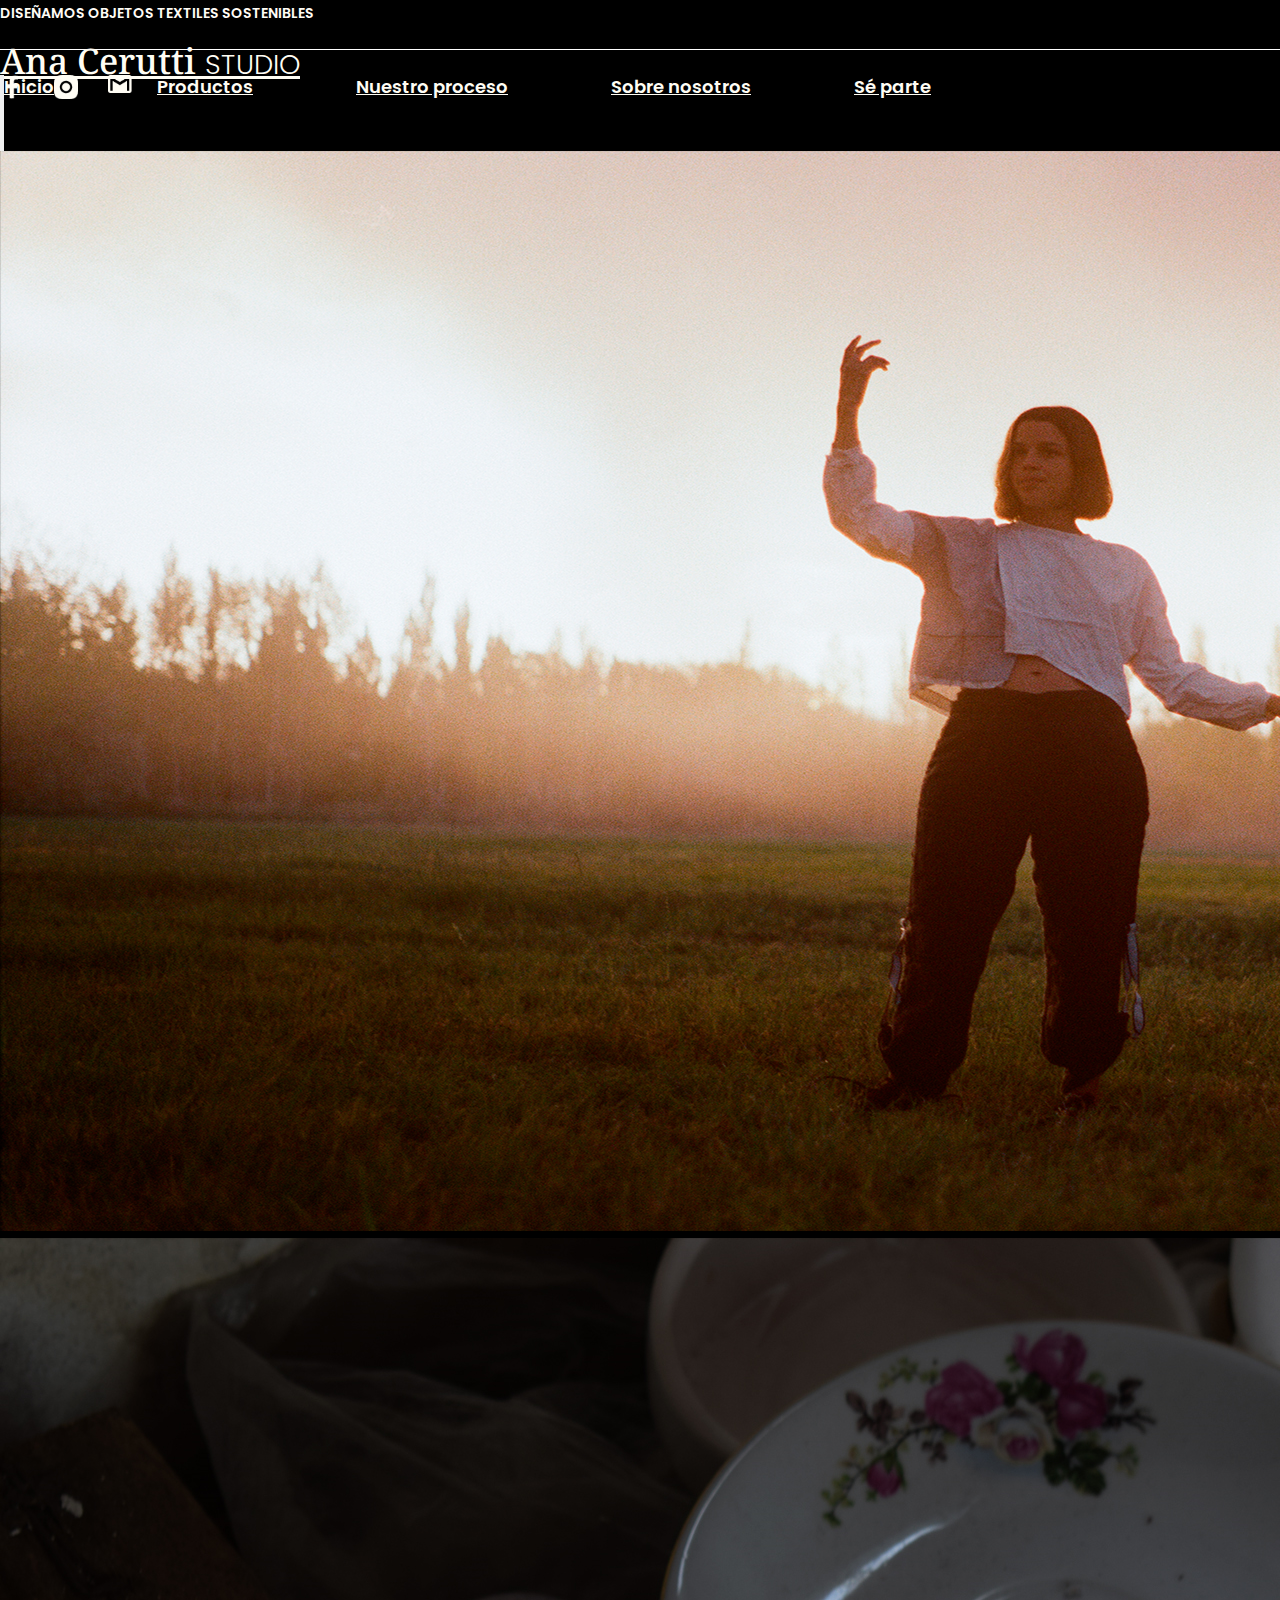
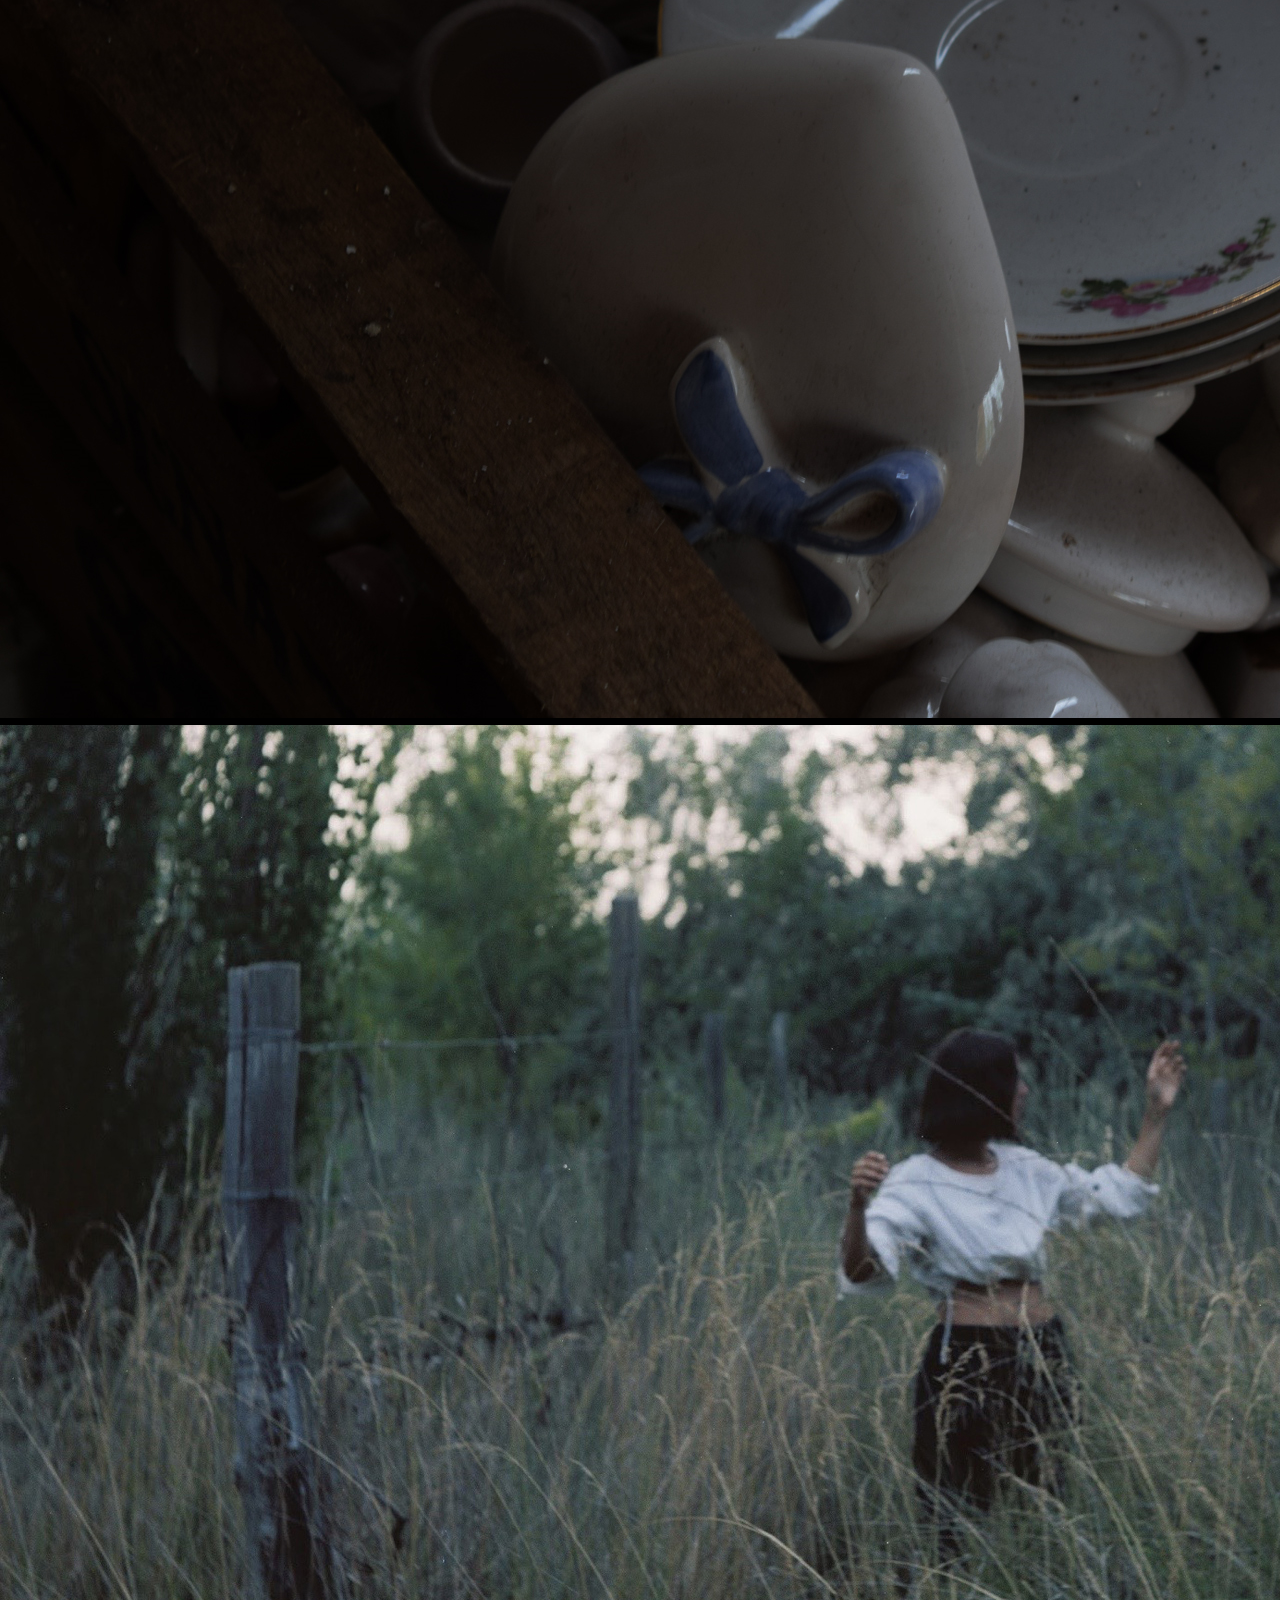
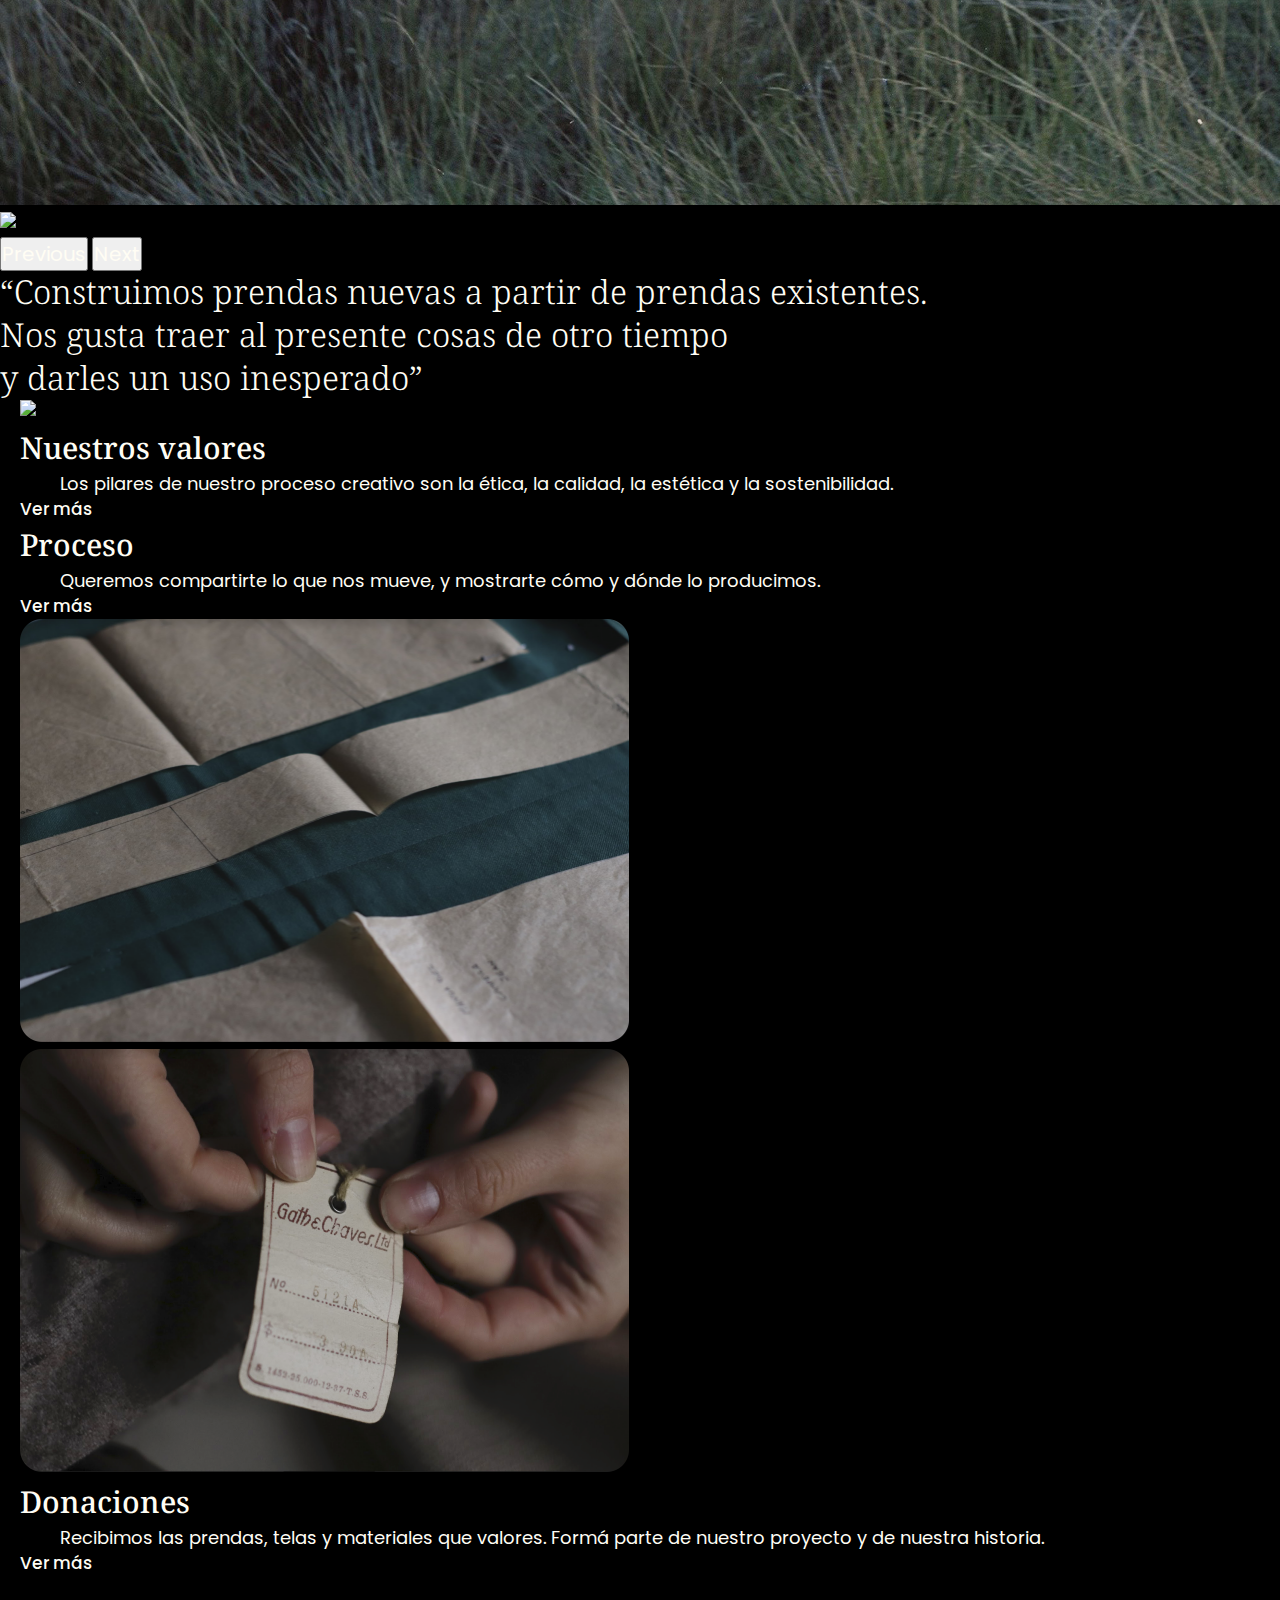
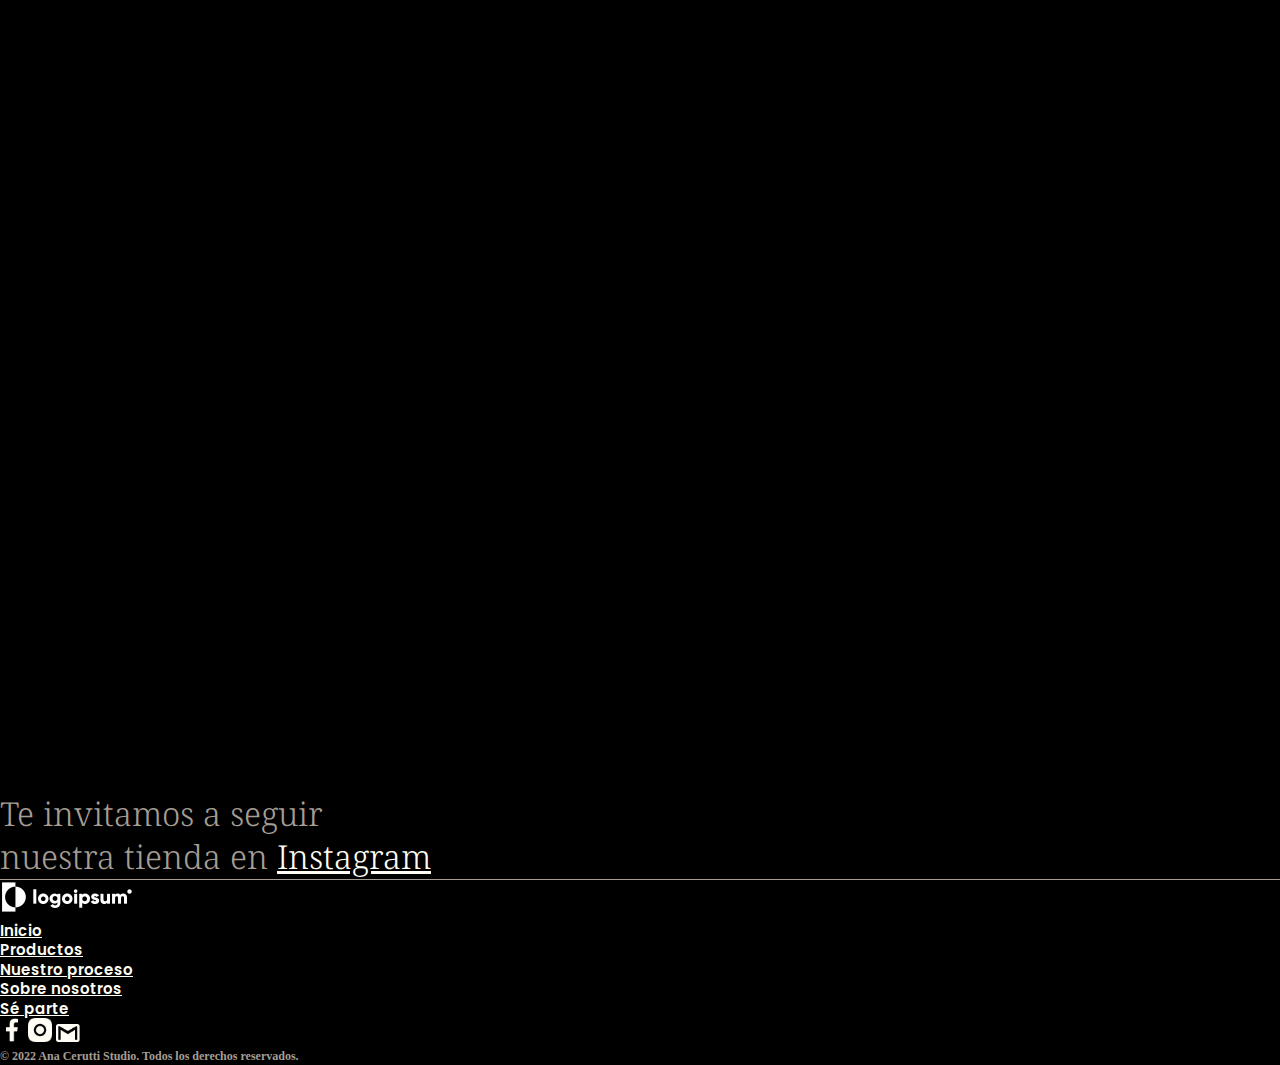
==== index.html @ c4231d6d "first commit" ====
<!DOCTYPE html>
<html lang="es">

<head>
    <meta charset="UTF-8">
    <meta http-equiv="X-UA-Compatible" content="IE=edge">
    <meta name="viewport" content="width=device-width, initial-scale=1.0">
    <title>Ana Cerutti Studio</title>

    <!-- BS -->
    <link href="https://cdn.jsdelivr.net/npm/bootstrap@5.2.0-beta1/dist/css/bootstrap.min.css" rel="stylesheet"
        integrity="sha384-0evHe/X+R7YkIZDRvuzKMRqM+OrBnVFBL6DOitfPri4tjfHxaWutUpFmBp4vmVor" crossorigin="anonymous">

    <!-- CSS -->
    <link rel="stylesheet" href="./css/style.css">
</head>

<body>

    <div class="container-fluid">
        <!-- Header -->
        <header class="row d-flex justify-content-center">
            <div class="col-lg-10 col-md-10 col-sm-10 d-flex justify-content-center align-items-center">
                <span class="textHeader">DISEÑAMOS OBJETOS TEXTILES SOSTENIBLES</span>
            </div>
        </header>
        <!-- NavBar 1 -->
        <nav class="navbar row pt-5 pb-5 navResponsiveHeader">
            <div class="container-fluid justify-content-center">
                <a href="#" class="navbar-brand textLogo">Ana Cerutti <span>STUDIO</span></a>
            </div>
            <div class="d-flex align-items-center justify-content-end socialGap">
                <a href="#"><img src="./img/fb-icon.png" alt="fb-icon" class="socialSize imgResponsive"></a>
                <a href="https://www.instagram.com/anacerutti_studio/" target="_blank"
                rel="noopener noreferrer nofollow"><img src="./img/ig-icon.png" alt="ig-icon" class="socialSize imgResponsive"></a>
                <a href="#"><img src="./img/gm-icon.png" alt="gm-icon" class="socialSizeGm imgResponsive"></a>
            </div>
        </nav>
        <!-- NavBar 2 -->
        <nav class="navbar navbar-dark navbar-expand-lg">
            <div class="container-fluid">
                <button class="navbar-toggler" type="button" data-bs-toggle="collapse" data-bs-target="#navbarNav"
                    aria-controls="navbarNav" aria-expanded="false" aria-label="Toggle navigation">
                    <span class="navbar-toggler-icon"></span>
                </button>
                <div class="collapse navbar-collapse justify-content-center align-items-center divLinks" id="navbarNav">
                    <ul class="navbar-nav navGap">
                        <li class="nav-item">
                            <a class="nav-link" href="#">Inicio</a>
                        </li>
                        <li class="nav-item">
                            <a class="nav-link" href="./pages/productos.html">Productos</a>
                        </li>
                        <li class="nav-item">
                            <a class="nav-link" href="./pages/nuestro-proceso.html">Nuestro proceso</a>
                        </li>
                        <li class="nav-item">
                            <a class="nav-link" href="./pages/sobre-nosotros.html">Sobre nosotros</a>
                        </li>
                        <li class=" nav-item">
                            <a class="nav-link" href="./pages/se-parte.html">Sé parte</a>
                        </li>
                    </ul>
                </div>
            </div>
        </nav>
        <!-- CARRUSEL -->
        <div class="carouselStyle mb-5">
            <div id="carouselExampleControls" class="carousel slide" data-bs-ride="carousel">
                <div class="carousel-inner">
                    <div class="carousel-item active">
                        <img src="./img/carousel-home-01.png" class="d-block w-100" alt="carousel-img-01">
                    </div>
                    <div class="carousel-item">
                        <img src="./img/carousel-home-02.png" class="d-block w-100" alt="carousel-img-02">
                    </div>
                    <div class="carousel-item">
                        <img src="./img/carousel-home-03.png" class="d-block w-100" alt="carousel-img-03">
                    </div>
                    <div class="carousel-item">
                        <img src="./img/carousel-home-04.png" class="d-block w-100" alt="carousel-img-04">
                    </div>
                </div>
                <button class="carousel-control-prev" type="button" data-bs-target="#carouselExampleControls"
                    data-bs-slide="prev">
                    <span class="carousel-control-prev-icon" aria-hidden="true"></span>
                    <span class="visually-hidden">Previous</span>
                </button>
                <button class="carousel-control-next" type="button" data-bs-target="#carouselExampleControls"
                    data-bs-slide="next">
                    <span class="carousel-control-next-icon" aria-hidden="true"></span>
                    <span class="visually-hidden">Next</span>
                </button>
            </div>
        </div>
        <!-- SECTION -->
        <article class="row pt-5 pb-5">
            <div class="container col-10">
                <p class="text-center pruebaTexto">“Construimos prendas nuevas a partir de prendas existentes.
                    <br>Nos gusta traer al presente cosas de otro tiempo
                    <br>y darles un uso inesperado”
                </p>
            </div>
        </article>
        <main class="row gap-5 pt-5 pb-5">
            <section class="row sectionHome">
                <div class="container col-5 d-flex flex-column justify-content-center align-items-center">
                    <img src="./img/square-home-01.png" alt="nuestro valores" class="imgResponsive">
                </div>
                <div class="container col-5 d-flex flex-column justify-content-center align-items-center">
                    <h3>Nuestros valores</h3>
                    <p class="text-center">Los pilares de nuestro proceso creativo son la ética, la calidad, la estética
                        y la sostenibilidad.</p>
                    <a href="#">Ver más</a>
                </div>
            </section>
            <section class="row sectionHome">
                <div class="container col-5 d-flex flex-column justify-content-center align-items-center">
                    <h3>Proceso</h3>
                    <p class="text-center">Queremos compartirte lo que nos mueve, y mostrarte cómo y dónde lo
                        producimos.</p>
                    <a href="#">Ver más</a>
                </div>
                <div class="container col-5 d-flex flex-column justify-content-center align-items-center">
                    <img src="./img/square-home-02.png" alt="nuestro valores" class="imgResponsive">
                </div>
            </section>
            <section class="row sectionHome">
                <div class="container col-5 d-flex flex-column justify-content-center align-items-center">
                    <img src="./img/square-home-03.png" alt="nuestro valores" class="imgResponsive">
                </div>
                <div class="container col-5 d-flex flex-column justify-content-center align-items-center">
                    <h3>Donaciones</h3>
                    <p class="text-center">Recibimos las prendas, telas y materiales que valores. Formá parte de nuestro
                        proyecto y de nuestra historia.</p>
                    <a href="#">Ver más</a>
                </div>
            </section>
        </main>
        <!-- VIDEO -->
        <div class="col-12 d-flex justify-content-center">
            <iframe src="https://player.vimeo.com/video/725308831?h=b065bd68ab&title=0&byline=0&portrait=0" width="1440"
                height="810" frameborder="0" allow="autoplay; fullscreen; picture-in-picture" allowfullscreen class="imgResponsive"></iframe>
        </div>
        <!-- ARTICLE TEXT INSTAGRAM -->
        <article class="row pt-5 pb-5">
            <div class="container col-10 text-center">
                <h2>Te invitamos a seguir
                    <br>nuestra tienda en <a href="">Instagram</a>
                </h2>
            </div>
        </article>
        <!-- FOOTER -->
        <footer class="row pt-5 pb-5 justify-content-center">
            <div class="col-10 container borderBottom"></div>
            <div class="row container justify-content-center pt-5 divFooterResponsive">
                <div class="col-2">
                    <img src="./img/logo.png" class="logoFooter imgResponsive">
                </div>
                <div class="col-6 linksFooter">
                    <ul class="d-flex pt-2 ulFooterResponsive">
                        <li>
                            <a class="nav-link footerMenuResponsive" href="#">Inicio</a>
                        </li>
                        <li>
                            <a class="nav-link footerMenuResponsive" href="./pages/productos.html">Productos</a>
                        </li>
                        <li>
                            <a class="nav-link footerMenuResponsive" href="./pages/nuestro-proceso.html">Nuestro proceso</a>
                        </li>
                        <li>
                            <a class="nav-link footerMenuResponsive" href="./pages/sobre-nosotros.html">Sobre nosotros</a>
                        </li>
                        <li>
                            <a class="nav-link footerMenuResponsive" href="./pages/se-parte.html">Sé parte</a>
                        </li>
                    </ul>
                </div>
                <div class=" col-2 d-flex justify-content-end align-items-center gap-3 divFooterRRSS">
                    <a href="#"><img src="./img/fb-icon.png" alt="fb-icon" class="socialSize footerRRSS"></a>
                    <a href="https://www.instagram.com/anacerutti_studio/" target="_blank"
                    rel="noopener noreferrer nofollow"><img src="./img/ig-icon.png" alt="ig-icon" class="socialSize footerRRSS"></a>
                    <a href="#"><img src="./img/gm-icon.png" alt="gm-icon" class="socialSizeGm footerRRSS"></a>
                </div>
            </div>
            <div class="row container text-center pt-5 textEnd">
                <p>&copy 2022 Ana Cerutti Studio. Todos los derechos reservados.</p>
            </div>
        </footer>
    </div>
    <!-- BS Script -->
    <script src="https://cdn.jsdelivr.net/npm/bootstrap@5.2.0-beta1/dist/js/bootstrap.bundle.min.js"
        integrity="sha384-pprn3073KE6tl6bjs2QrFaJGz5/SUsLqktiwsUTF55Jfv3qYSDhgCecCxMW52nD2"
        crossorigin="anonymous"></script>
</body>

</html>
---- css/style.css ----
@import url('https://fonts.googleapis.com/css2?family=Poppins:wght@100;300;400;500;600;700&display=swap');
@import url('https://fonts.googleapis.com/css2?family=Noto+Serif&display=swap');

* {
    margin: 0;
    padding: 0;
}

:root {
    --alt-black: #000000;
    --alt-white: #FFFCF6;
    --alt-beige: #D3C9BD;
    --bone-white: #FFFDF4;
    --alt-arena: #A59D94;
}

body {
    background-color: var(--alt-black);
    font-family: 'Poppins', sans-serif;
    text-decoration: none;
}

/* HEADER */
header div {
    border-bottom: 1px solid white;
    height: 49px;
}

header div .textHeader {
    font-weight: 600;
    font-size: 14px;
    line-height: 18.2px;
    color: var(--alt-white);
}

/* NavBar 1 */
nav div {
    display: flex;
}

nav div .textLogo {
    font-family: 'Noto Serif', serif;
    font-weight: 500;
    font-size: 35.33px;
    line-height: 20.19px;
    color: var(--bone-white);
}

nav div .textLogo:hover, .textLogo:link, 
        .textLogo:visited, .textLogo:focus,
        .textLogo:active {
    color: var(--bone-white);
}

nav div .textLogo span {
    font-family: 'Poppins', sans-serif;
    font-weight: 300;
    font-size: 27.2566px;
    line-height: 20px;
}

.socialGap {
    gap: 30px;
    position: absolute;
    padding-right: 60px;
}

.socialSize {
    width: 24px;
    height: 24px;
}

.socialSizeGm {
    width: 24px;
    height: 18px;
}


/* NavBar 2 */
.divLinks {
    height: 76px;
}

.divLinks a {
    font-family: 'Poppins', sans-serif;
    font-style: normal;
    font-weight: 600;
    font-size: 18px;
    line-height: 130%;
    color: var(--bone-white);
}

.divLinks .nav-link:hover, .nav-link:link, 
.nav-link:visited {
    color: var(--bone-white);
}

.divLinks .nav-link:active, .nav-link:focus {
    border-bottom: 1px solid var(--bone-white);
}

.navGap {
    display: flex;
    gap: 103px;
}

/* CARRUSEL */
/* ---------- */

/* SECTION */
article div .pruebaTexto {
    font-family: 'Noto Serif', serif;
    font-style: normal;
    font-weight: 300;
    font-size: 33px;
    line-height: 130%;
    color: var(--bone-white);
}

.sectionHome {
    padding: 0px 20px;
}

section img {
    width: 609px;
    height: 423px;
}

section h3 {
    font-family: 'Noto Serif', serif;
    font-style: normal;
    font-weight: 500;
    font-size: 30px;
    line-height: 150%;
    color: var(--bone-white)
}

.sectionHome p {
    font-family: 'Poppins', sans-serif;
    font-style: normal;
    font-weight: 400;
    font-size: 18px;
    line-height: 150%;
    color: var(--bone-white);
    padding: 0px 40px;
}

section a {
    font-family: 'Poppins', sans-serif;
    font-style: normal;
    font-weight: 500;
    font-size: 17px;
    line-height: 20px;
    color: var(--bone-white);
    text-decoration: none;
}

section  a:hover, 
a:link,  a:visited, 
a:focus, a:active {
    color: var(--bone-white);
}

/* ARTICLE TEXT INSTAGRAM */
article h2 {
    font-family: 'Noto Serif', serif;
    font-style: normal;
    font-weight: 300;
    font-size: 33px;
    line-height: 130%;
    color: var(--alt-arena);
}

/* FOOTER */
.borderBottom {
    border-bottom: 1px solid var(--alt-arena);
}

.logoFooter {
    width: 134px;
    height: 34px;
}

.linksFooter ul {
    list-style: none;
    gap: 30px;
    justify-content: center;
    font-family: 'Poppins', sans-serif;
    font-style: normal;
    font-weight: 600;
    font-size: 15px;
    line-height: 130%;
}

.textEnd p {
    font-family: 'Inter';
    font-style: normal;
    font-weight: 600;
    font-size: 12px;
    line-height: 130%;
    color: var(--alt-arena);
}

/* PRODUCTOS > SECTION */
.sectionProductos div p {
    font-family: 'Noto Serif', serif;
    font-style: normal;
    font-weight: 500;
    font-size: 30px;
    line-height: 150%;
    color: var(--bone-white);
}

.sectionProductos img {
    width: 1240px;
    height: 506px;
}

.sectionProductos .btnVerTodo {
    background: #A59D94;
    border-radius: 6px;
    padding: 10px 10px;
    width: 118px;
    display: flex;
    justify-content: center;
    align-items: center;
}

.sectionProductos .btnVerTodo a {
    font-family: 'Poppins', sans-serif;
    font-style: normal;
    font-weight: 600;
    font-size: 17px;
    line-height: 20px;
    color: var(--alt-black);
    text-align: center;
}

.textLogo img {
    width: 229px;
    height: 58px;
}

/* NUESTRO PROCESO */
.sectionProceso h1 {
    font-family: 'Noto Serif', serif;
    font-style: normal;
    font-weight: 500;
    font-size: 30px;
    line-height: 150%;
    color: var(--bone-white);
}

.sectionProceso p {
    font-family: 'Poppins', sans-serif;
    font-style: normal;
    font-weight: 400;
    font-size: 16.5px;
    line-height: 150%;
    color: var(--bone-white);
}

.paddingTituloCatalogo {
    padding-left: 50px;
}

.paddingTituloCatalogo p {
    font-family: 'Poppins', sans-serif;
    font-style: normal;
    font-weight: 400;
    font-size: 16px;
    line-height: 20px;
    color: var(--bone-white);
    padding-top: 19.25px;
}

.tituloCatalogo h6 {
    font-family: 'Noto Serif', serif;
    font-style: normal;
    font-weight: 500;
    font-size: 30px;
    line-height: 150%;
    color: var(--bone-white);
}

.imagenCatalogo img {
    width: 333px;
    height: 334.1px;
}

.gridCatalogo {
    display: grid;
    grid-template-columns: 28% 28% 28%;
    grid-template-rows: 25% 25% 25% 25%;
    justify-content: center;
    margin-bottom: 139px;
}

/* SOBRE NOSOTROS */
.sectionNosotros img {
    width: 510px;
    height: 688px;
    border-radius: 20px;
}

.sectionNosotros h4 {
    font-family: 'Noto Serif', serif;
    font-style: normal;
    font-weight: 500;
    font-size: 30px;
    line-height: 150%;
    color: var(--bone-white);
}

.sectionNosotros p {
    font-family: 'Poppins', sans-serif;
    font-style: normal;
    font-weight: 400;
    font-size: 18px;
    line-height: 150%;
    text-align: justify;
    color: var(--bone-white);
}

.articleNosotros div h4 {
    font-family: 'Noto Serif', serif;
    font-style: normal;
    font-weight: 500;
    font-size: 30px;
    line-height: 150%;
    color: var(--bone-white);
}

.articleNosotros div p {
    font-family: 'Poppins', sans-serif;
    font-style: normal;
    font-weight: 400;
    font-size: 20px;
    line-height: 150%;
    text-align: justify;
    color: var(--bone-white);
}

/* SOBRE NOSOTROS> CARRUSEL ARTICLE */
.carruselTarjetas {
    width: 100%;
}

/* SOBRE NOSOTROS> ARTICLE TEXT */
.articleText h5 {
    font-family: 'Poppins', sans-serif;
    font-style: normal;
    font-weight: 600;
    font-size: 20px;
    line-height: 150%;
    text-align: justify;
    color: var(--bone-white);
}

.articleText p {
    font-family: 'Poppins', sans-serif;
    font-style: normal;
    font-size: 16px;
    line-height: 150%;
    text-align: justify;
    color: var(--bone-white);
    padding-bottom: 30px;
}

/* SOBRE NOSOTROS> CARRUSEL FINAL */
.carruselFinal {
    width: 1250px;
}

.carruselFinal img {
    width: 1240px;
    height: 506px;
}

/* SE PARTE */
.sectionSeParte h3 {
    font-family: 'Noto Serif', serif;
    font-style: normal;
    font-weight: 500;
    font-size: 30px;
    line-height: 150%;
    color: var(--bone-white);
    margin-bottom: 48px;
}

.sectionSeParte img {
    width: 556.56px;
    height: 383.12px;
}

.articleSeParte {
    margin-bottom: 71px;
}

.articleSeParte p, span {
    font-family: 'Poppins', sans-serif;
    font-style: normal;
    font-weight: 500;
    font-size: 20px;
    line-height: 150%;
    color: var(--bone-white);
    text-align: justify;
    padding: 20px 0px;
}

.sectionSeParteProyecto {
    margin-top: 197px;
}

.sectionSeParteProyecto h2 {
    font-family: 'Noto Serif', serif;
    font-style: normal;
    font-weight: 500;
    font-size: 30px;
    line-height: 150%;
    color: var(--bone-white);
}

.sectionSeParteProyecto img {
    width: 280px;
    height: 180px;
}

.sectionSeParteProyecto p {
    font-family: 'Poppins', sans-serif;
    font-style: normal;
    font-weight: 400;
    font-size: 20px;
    line-height: 150%;
    color: var(--bone-white);
}

/* ESTERNO */
.sectionEsterno h2 {
    font-family: 'Noto Serif', serif;
    font-style: normal;
    font-weight: 500;
    font-size: 30px;
    line-height: 150%;
    color: var(--bone-white);
    padding-bottom: 21px;
}

.sectionEsterno p {
    font-family: 'Poppins', sans-serif;
    font-style: normal;
    font-weight: 400;
    font-size: 20px;
    line-height: 150%;
    text-align: justify;
    color: var(--bone-white);
}

.esternoGrid {
    display: grid;
    grid-template-columns: 33% 33% 33%;
    grid-template-rows: 50% 50%;
    padding-top: 67px;
}

.esternoGrid img {
    width: 369px;
    height: 474px;
}

.esternoGrid p {
    font-family: 'Poppins';
    font-style: normal;
    font-weight: 500;
    font-size: 20px;
    line-height: 130%;
    color: var(--bone-white);
}

/* PENUMBRA */
.sectionPenumbra h2 {
    font-family: 'Noto Serif', serif;
    font-style: normal;
    font-weight: 500;
    font-size: 30px;
    line-height: 150%;
    color: var(--bone-white);
    padding-bottom: 21px;
}

.sectionPenumbra p, span {
    font-family: 'Poppins', sans-serif;
    font-style: normal;
    font-weight: 400;
    font-size: 20px;
    line-height: 150%;
    text-align: justify;
    color: var(--bone-white);
}

.penumbraGrid {
    display: grid;
    grid-template-columns: 33% 33% 33%;
    grid-template-rows: 33% 33% 33%;
    padding-top: 67px;
    row-gap: 40px;
}

.penumbraGrid img {
    width: 369px;
    height: 474px;
}

.penumbraGrid p {
    font-family: 'Poppins', sans-serif;
    font-style: normal;
    font-weight: 500;
    font-size: 20px;
    line-height: 130%;
    color: var(--bone-white);
}

.textoPenumbra {
    padding: 195px 0px;
}

.textoPenumbra p {
    font-family: 'Poppins', sans-serif;
    font-style: normal;
    font-weight: 400;
    font-size: 18px;
    line-height: 130%;
    color: var(--bone-white);
}

/* DENTRO */
.sectionDentro h2 {
    font-family: 'Noto Serif', serif;
    font-style: normal;
    font-weight: 500;
    font-size: 30px;
    line-height: 150%;
    color: var(--bone-white);
    padding-bottom: 21px;
}

.sectionDentro p, span {
    font-family: 'Poppins', sans-serif;
    font-style: normal;
    font-weight: 400;
    font-size: 20px;
    line-height: 150%;
    text-align: justify;
    color: var(--bone-white);
}

.dentroGrid {
    display: grid;
    grid-template-columns: 33% 33% 33%;
    grid-template-rows: 100%;
    padding-top: 67px;
    padding-bottom: 186px;
}

.dentroGrid img {
    width: 369px;
    height: 474px;
}

/* PRODUCTOS INDIVIDUAL */
.sectionProductosIndividual {
    background-color: #EEEEEE;
}

.sectionProductosIndividual span {
    font-family: 'Poppins', sans-serif;
    font-style: normal;
    font-weight: 400;
    font-size: 26px;
    line-height: 130%;
    color: #998E81;
}

.sectionProductosIndividual h3 {
    font-family: 'Noto Serif', serif;
    font-style: normal;
    font-weight: 500;
    font-size: 30px;
    line-height: 150%;
    color: #000000;
}

.gridProductoIndividual {
    display: grid;
    grid-template-columns: 10% 45% 45%;
    gap: 72px;
    padding-top: 28px;
}

.primeraColumnaGrid img {
    width: 103px;
    height: 133px;
}

.segundaColumnaGrid {
    width: 505px;
}

.segundaColumnaGrid img {
    width: 505px;
    height: 639px;
}

.terceraColumnaGrid h3 {
    font-family: 'Noto Serif', serif;
    font-style: normal;
    font-weight: 500;
    font-size: 30px;
    line-height: 150%;
    color: #000000;
    padding-bottom: 22px;
}

.terceraColumnaGrid p {
    font-family: 'Poppins', sans-serif;
    font-style: normal;
    font-weight: 400;
    font-size: 16px;
    line-height: 150%;
    color: #4B5563;
    margin: 0;
    padding-right: 40px;
}

.botonComprarIg {
    margin-top: 31px;
}

.terceraColumnaGrid a {
    font-family: 'Poppins', sans-serif;
    font-style: normal;
    font-weight: 600;
    font-size: 15px;
    line-height: 20px;
    width: 216px;
    padding: 10px 20px;
    height: 40px;
    left: 867px;
    top: 635px;
    background: #000000;
    border-radius: 6px;
}

.metodos {
    margin-top: 102px;
}

.gridPagoEnvio {
    display: grid;
    grid-template-columns: 50% 50%;
}

.mediosEnvio, .metodosPago {
    padding: 0px 60px;
}

.mediosEnvio h3, .metodosPago h3 {
    font-family: 'Poppins', sans-serif;
    font-style: normal;
    font-weight: 400;
    font-size: 26px;
    line-height: 150%;
    border-bottom: 1px solid black;
}

.mediosEnvio h5, .metodosPago h5 {
    font-family: 'Noto Serif', serif;
    font-style: normal;
    font-weight: 500;
    font-size: 24px;
    line-height: 130%;
}

.mediosEnvio p, .metodosPago p {
    font-family: 'Poppins', sans-serif;
    font-style: normal;
    font-weight: 400;
    font-size: 20px;
    line-height: 159%;
}

.mediosEnvio p strong{
    font-family: 'Poppins', sans-serif;
    font-style: normal;
    font-weight: 500;
    font-size: 20px;
    line-height: 159%;
}

/* Responsive */

@media screen and (max-width: 768px) {
    
    /* Todas las paginas */
    .imgResponsive {
        width: 100%;
        height: 100%;
    }

    .footerMenuResponsive {
        font-size: 70%;
    }

    .divLinks {
        height: max-content;
    }

    .divLinks a {
        font-size: 10px;
    }

    /* PRODUCTOS > SECTION */
    .sectionProductos div p {
        font-size: 15px;
    }

    .sectionProductos img {
        width: 100%;
        height: 100%;
    }

    /* Nuestro proceso */

    .imagenCatalogo img {
        width: 180px;
        height: 180px;
    }

    /* SOBRE NOSOTROS */
    .sectionNosotros img {
        width: 100%;
        height: 100%;
    }

    .sectionNosotros h4 {
        font-size: 20px;
    }

    .sectionNosotros p {
        font-size: 12px;
    }

    /* Se parte */

    .divSectionParteResponsive {
        display: grid;
        grid-template-columns: 50% 50%;
    }

    .sectionSeParte img {
        width: 100%;
        height: 100%;
    }
}

@media screen and (max-width: 425px) {
    
    /* Header */

    .navResponsiveHeader {
        display: grid;
        grid-template-columns: 50% 50%;
        padding: 20px;
    }

    nav div .textLogo {
        font-size: 20px;
    }
    
    nav div .textLogo span {
        font-size: 15px;
    }

    .socialSize {
        width: 50%;
        height: 50%;
    }

    .socialSizeGm {
        width: 50%;
        height: 50%;
    }

    /* cuepo */

    .sectionHome {
        display: grid;
        grid-template-rows: 200px 200px;
    }

    article div .pruebaTexto {
        font-size: 15px;
    }
    
    .sectionHome {
        padding: 0px 20px;
    }
    
    section h3 {
        font-size: 15px;
    }
    
    .sectionHome p {
        font-size: 9px;
        padding: 0px 0px;
    }
    
    section a {
        font-size: 17px;
    }

    article h2 {
        font-size: 15px;
    }

    /* footer */

    .divFooterResponsive {
        justify-content: none;
        display: grid;
        grid-template-columns: 100%;
        grid-template-rows: 50px 50px 50px;
    }

    .footerRRSS {
        width: 30px;
        height: 30px;
        justify-content: space-between;
    }

    .divFooterRRSS {
        width: max-content;
        justify-content: space-between!important;
        display: grid!important;
        grid-template-columns: 33% 33% 33%;
    }

    .col-2 {
        width: max-content;
    }

    .ulFooterResponsive {
        display: grid!important;
        grid-template-columns: 20% 20% 20% 20% 20%;
    }

    .linksFooter ul {
        justify-content:space-between;
        gap: 50px;
        padding: 0;
    }
    /* Nuestro proceso */

    /* NUESTRO PROCESO */
    .sectionProceso h1 {
        font-size: 30px;
    }

    .sectionProceso p {
        font-size: 16.5px;
    }

    .paddingTituloCatalogo p {
        font-size: 16px;
    }

    .tituloCatalogo h6 {
        font-size: 20px;
    }

    .imagenCatalogo img {
        width: 333px;
        height: 334.1px;
    }

    .gridCatalogo {
        display: grid;
        grid-template-columns: 100%;
        grid-template-rows: max-content;
    }

    /* Sobre Nosotros */

    .divSectionNosotrosResponsive {
        display: grid !important;
        grid-template-columns: 100%;
        grid-template-rows: 50% 50%;
    }

    .sectionNosotros img {
        width: 400px;
        height: 400px;
    }

    .col-5 {
        width: 100%;
        text-align: center;
    }
}
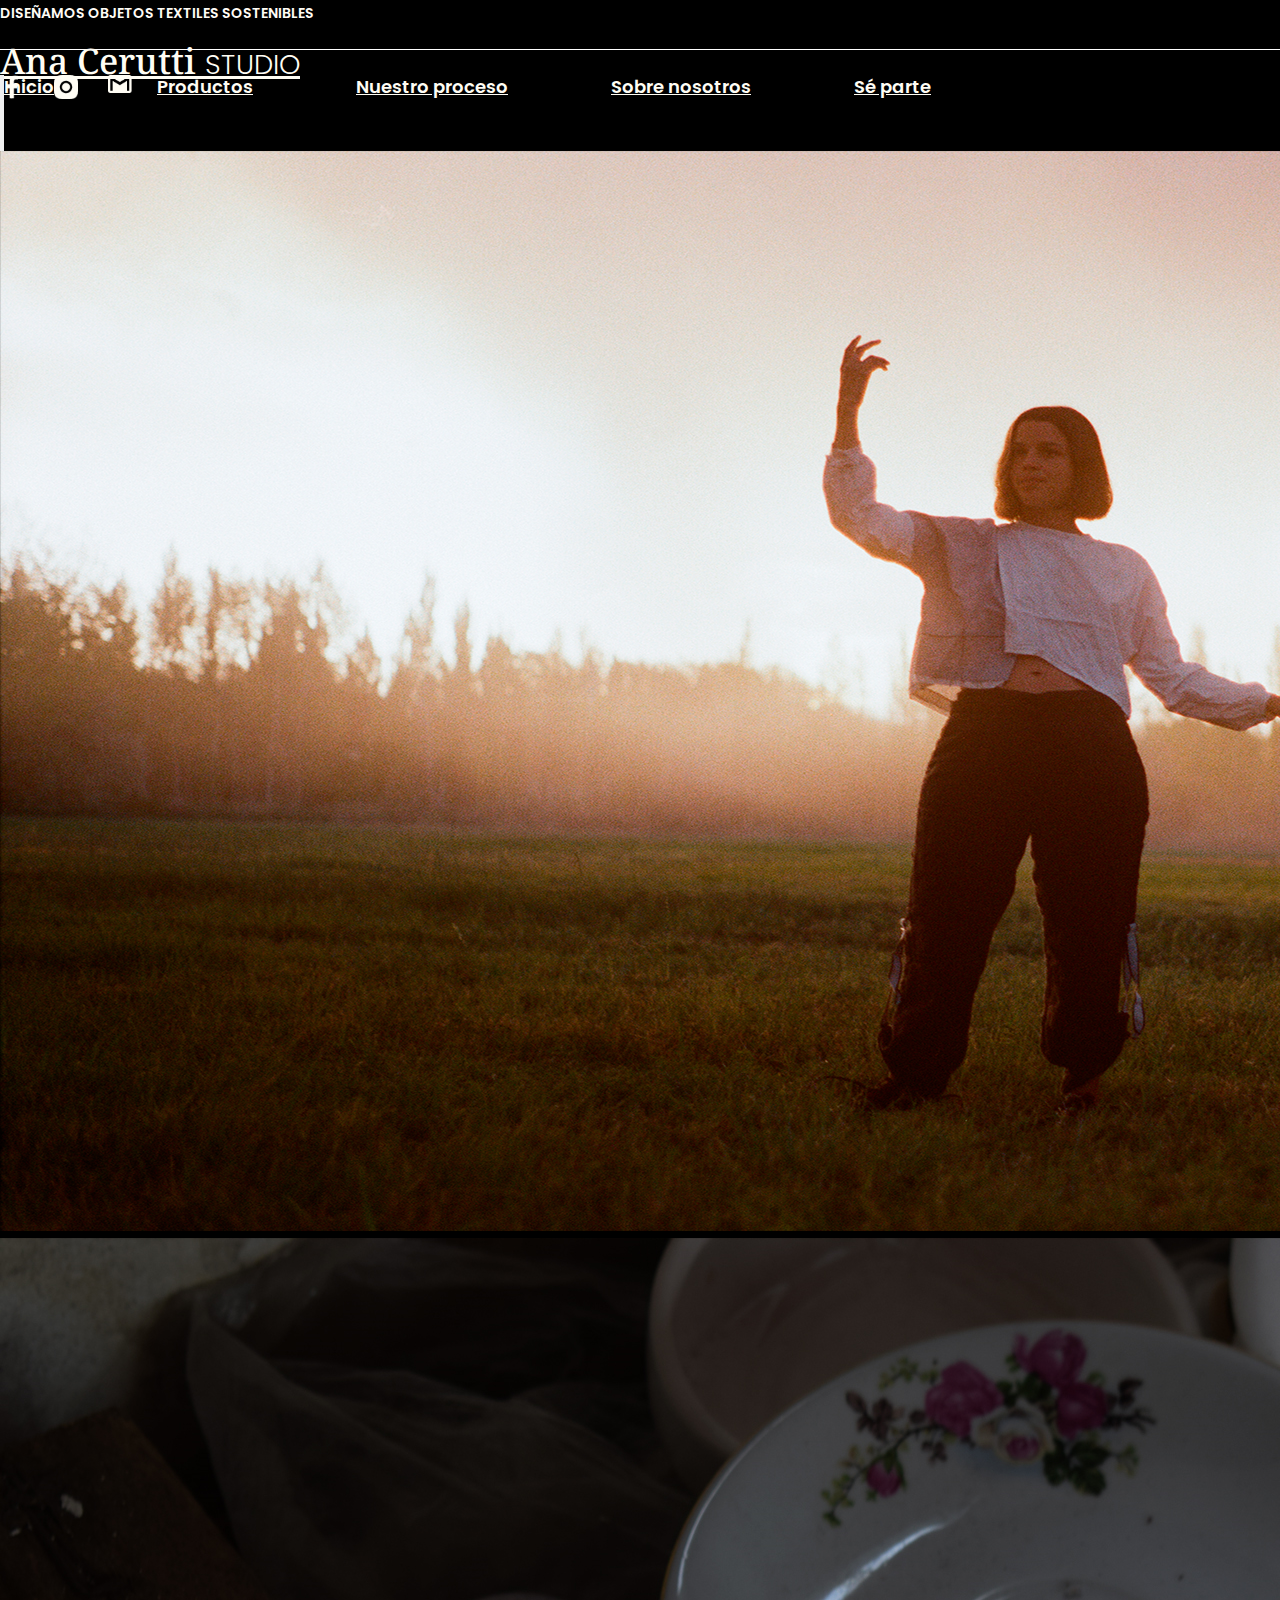
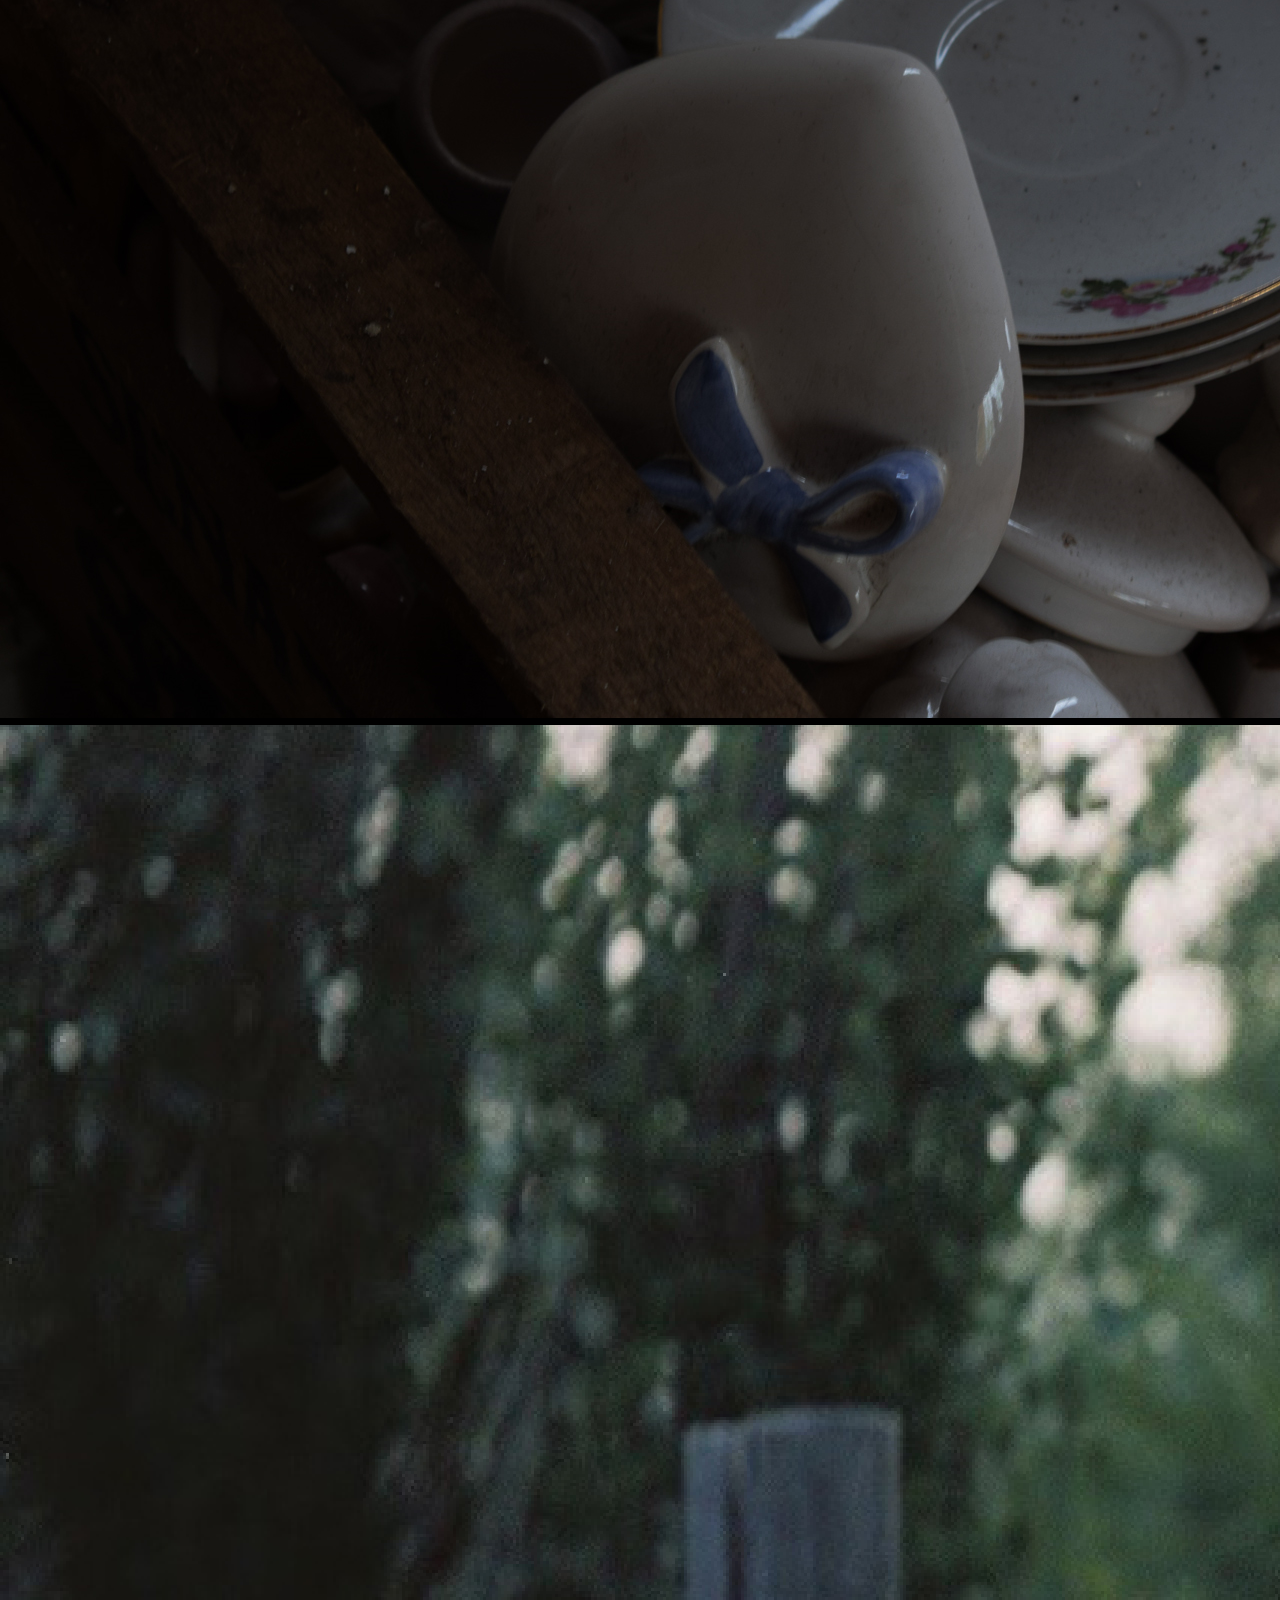
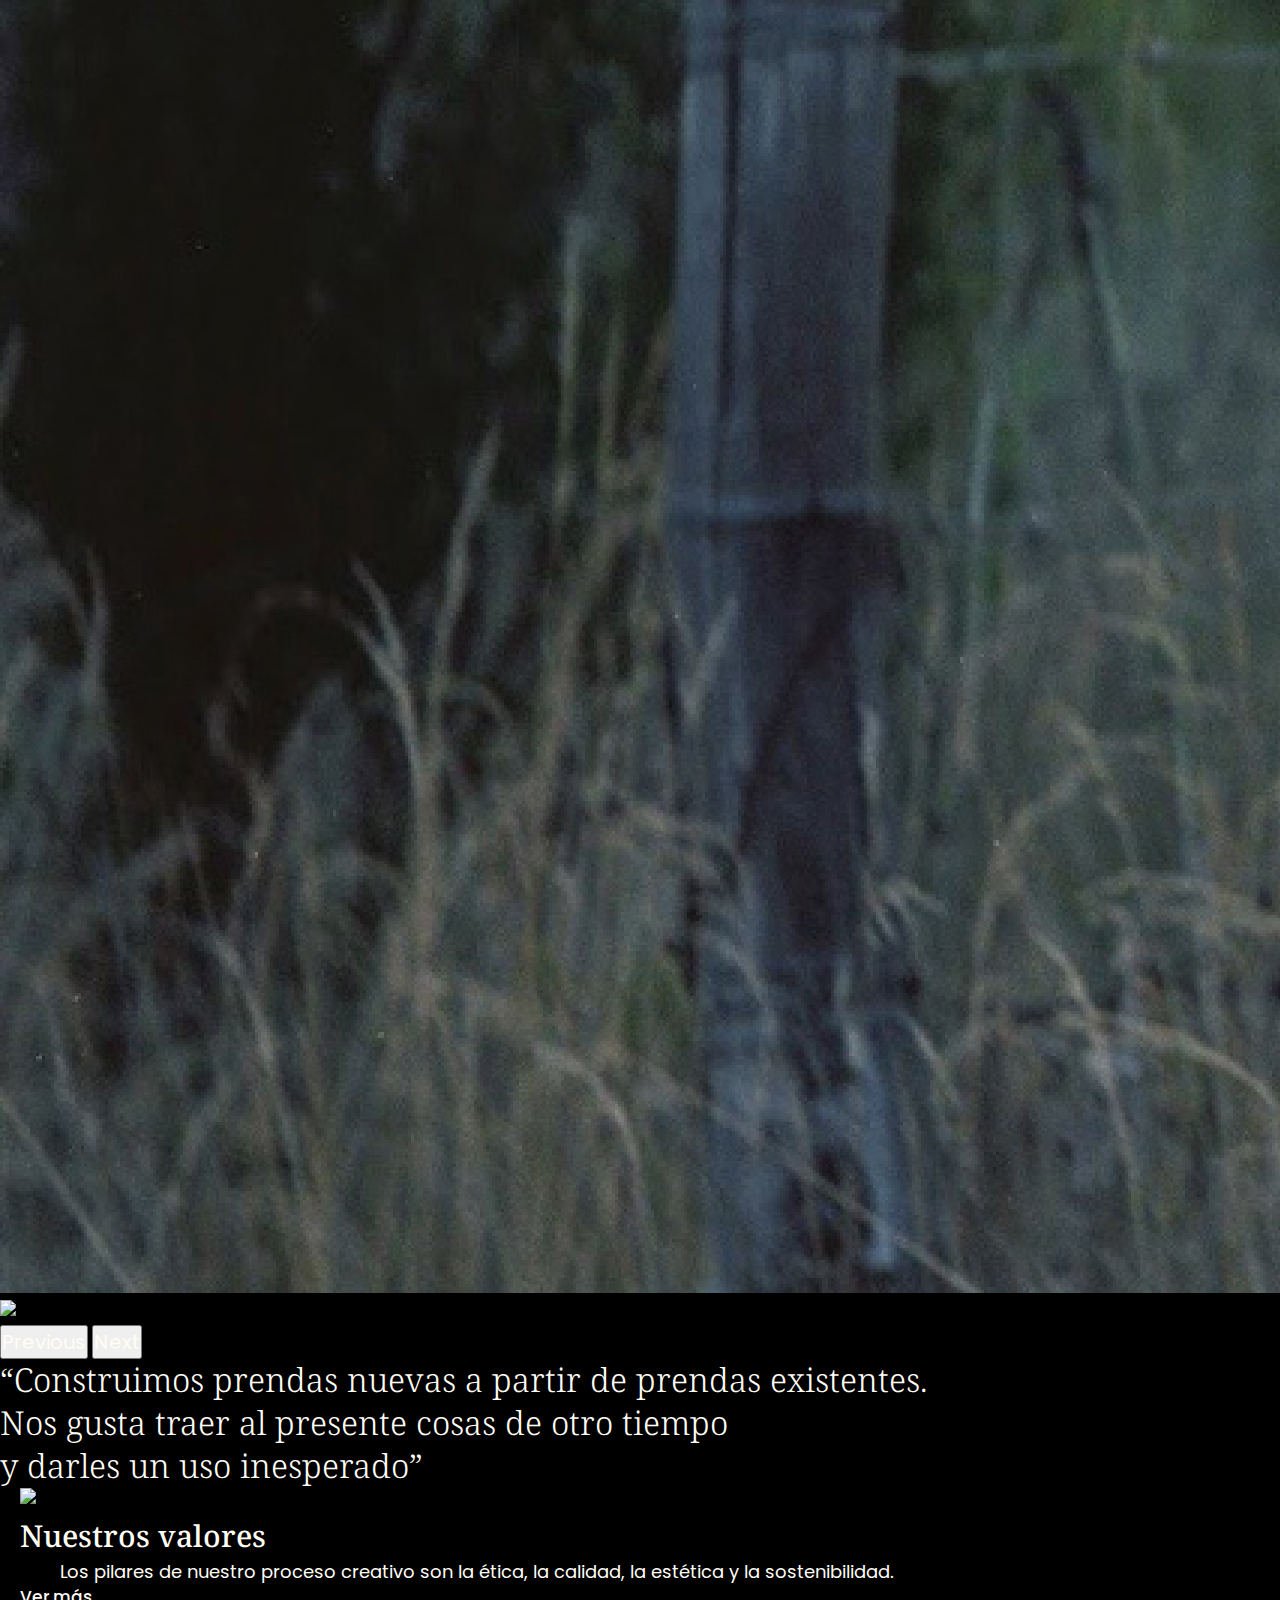
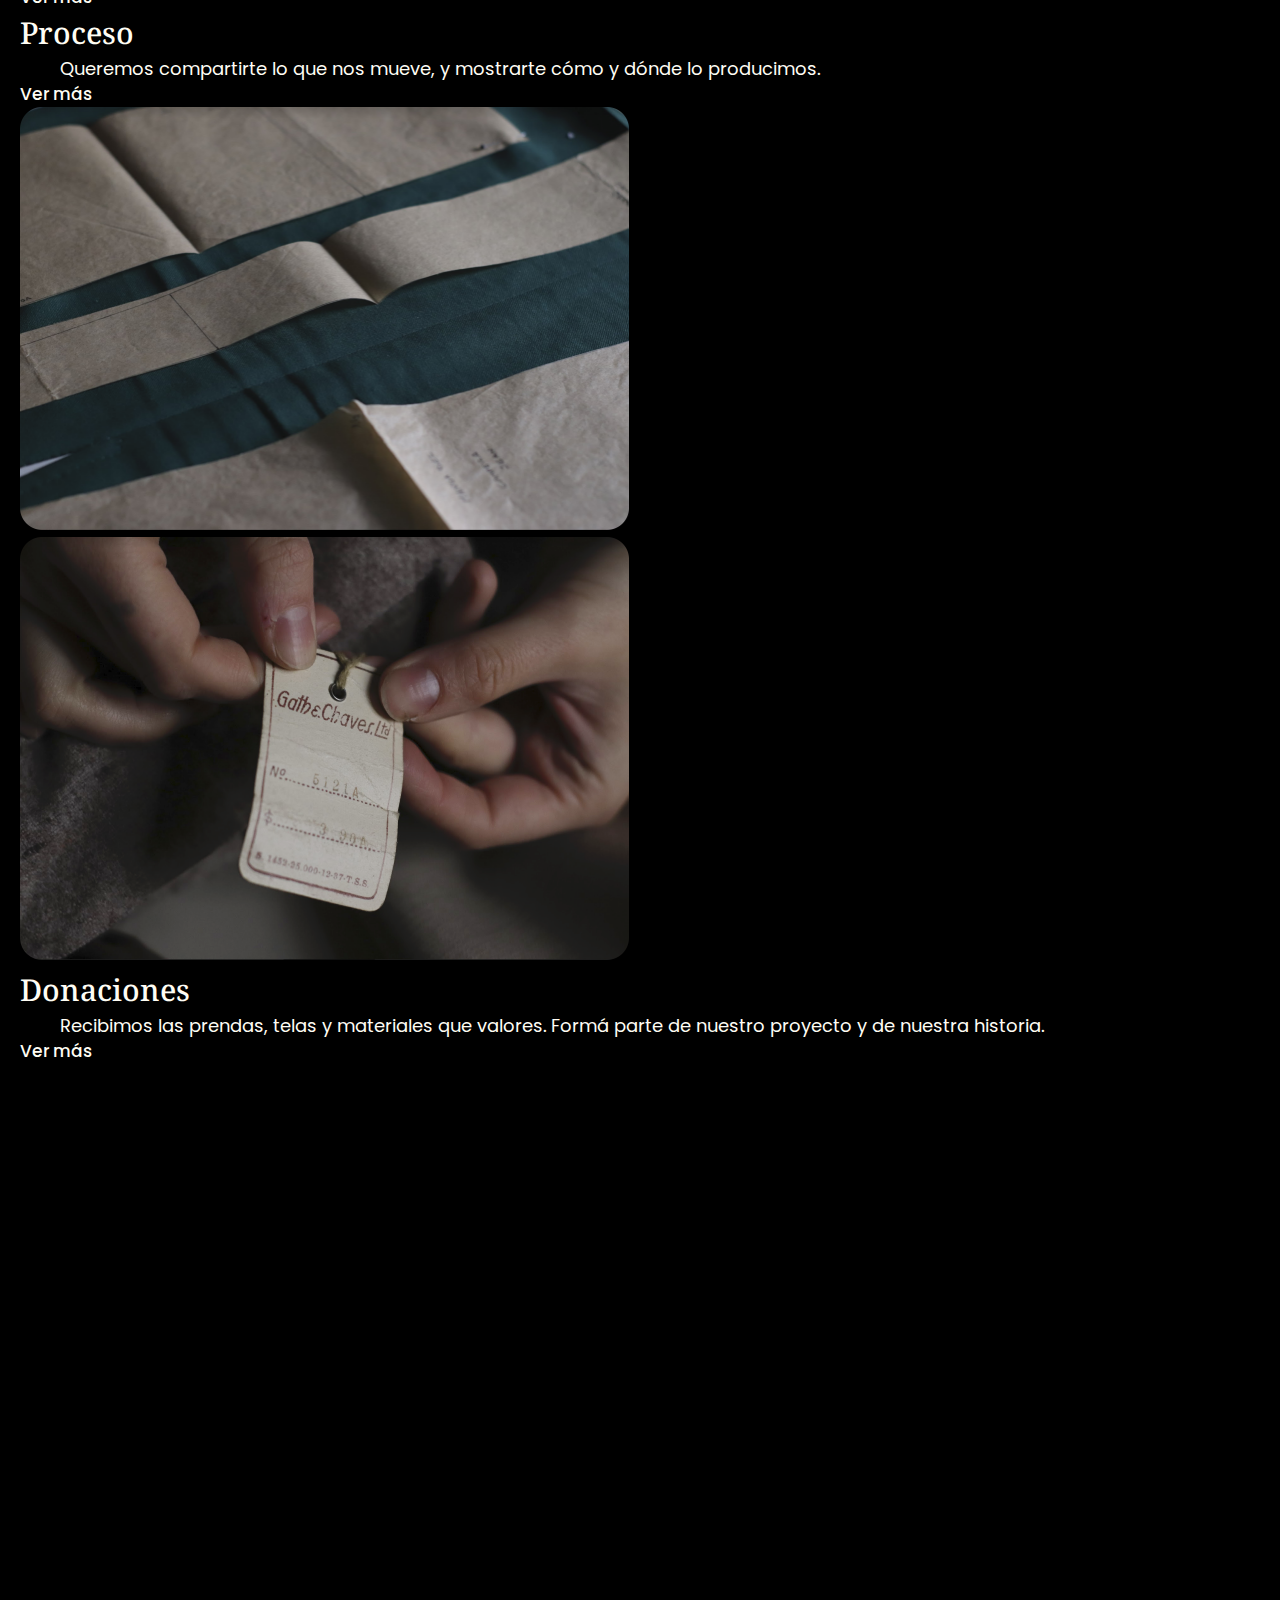
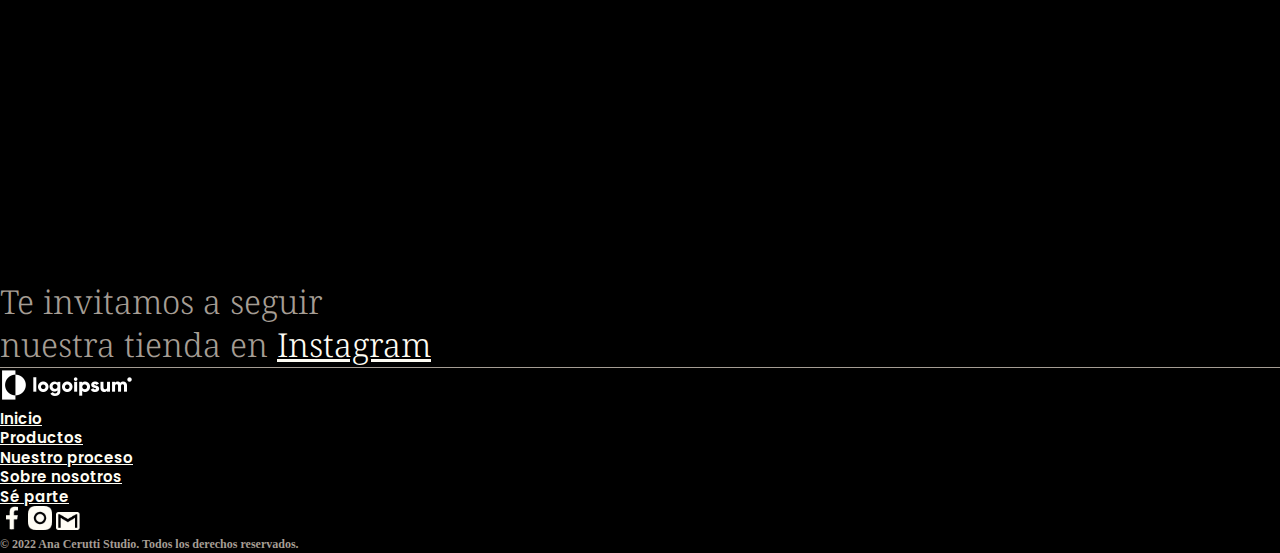
==== commit ad4558c7: "Ultimos Detalles" ====
--- a/index.html
+++ b/index.html
@@ -26,7 +26,7 @@
         </header>
         <!-- NavBar 1 -->
         <nav class="navbar row pt-5 pb-5 navResponsiveHeader">
-            <div class="container-fluid justify-content-center">
+            <div class="container-fluid justify-content-center paddNavbar">
                 <a href="#" class="navbar-brand textLogo">Ana Cerutti <span>STUDIO</span></a>
             </div>
             <div class="d-flex align-items-center justify-content-end socialGap">
@@ -111,7 +111,7 @@
                     <h3>Nuestros valores</h3>
                     <p class="text-center">Los pilares de nuestro proceso creativo son la ética, la calidad, la estética
                         y la sostenibilidad.</p>
-                    <a href="#">Ver más</a>
+                    <a href="./pages/sobre-nosotros.html">Ver más</a>
                 </div>
             </section>
             <section class="row sectionHome">
@@ -119,7 +119,7 @@
                     <h3>Proceso</h3>
                     <p class="text-center">Queremos compartirte lo que nos mueve, y mostrarte cómo y dónde lo
                         producimos.</p>
-                    <a href="#">Ver más</a>
+                    <a href="./pages/nuestro-proceso.html">Ver más</a>
                 </div>
                 <div class="container col-5 d-flex flex-column justify-content-center align-items-center">
                     <img src="./img/square-home-02.png" alt="nuestro valores" class="imgResponsive">
@@ -133,7 +133,7 @@
                     <h3>Donaciones</h3>
                     <p class="text-center">Recibimos las prendas, telas y materiales que valores. Formá parte de nuestro
                         proyecto y de nuestra historia.</p>
-                    <a href="#">Ver más</a>
+                    <a href="./pages/se-parte.html">Ver más</a>
                 </div>
             </section>
         </main>
@@ -146,7 +146,8 @@
         <article class="row pt-5 pb-5">
             <div class="container col-10 text-center">
                 <h2>Te invitamos a seguir
-                    <br>nuestra tienda en <a href="">Instagram</a>
+                    <br>nuestra tienda en <a href="https://www.instagram.com/anacerutti_studio/" target="_blank"
+                    rel="noopener noreferrer nofollow">Instagram</a>
                 </h2>
             </div>
         </article>
@@ -154,7 +155,7 @@
         <footer class="row pt-5 pb-5 justify-content-center">
             <div class="col-10 container borderBottom"></div>
             <div class="row container justify-content-center pt-5 divFooterResponsive">
-                <div class="col-2">
+                <div class="col-2 divLogoFooter">
                     <img src="./img/logo.png" class="logoFooter imgResponsive">
                 </div>
                 <div class="col-6 linksFooter">
--- a/css/style.css
+++ b/css/style.css
@@ -761,6 +761,88 @@
         width: 100%;
         height: 100%;
     }
+
+    /* ESTERNO */
+
+    .esternoGrid {
+        display: grid;
+        grid-template-columns: 50% 50%;
+        grid-template-rows: 33% 33% 33%;
+        padding-top: 47px;
+    }
+
+    /* Penumbra */
+
+    .textoPenumbra {
+        padding: 30px 0px;
+    }
+
+    .penumbraGrid img {
+        width: 200px;
+        height: 300px;
+    }
+
+    /* Dentro */
+
+    .dentroGrid img {
+        width: 200px;
+        height: 300px;
+    }
+
+    /* PRODUCTOS INDIVIDUAL */
+
+    .gridProductoIndividual {
+        gap: 38px;
+    }
+
+    .primeraColumnaGrid img {
+    width: 73px;
+    height: 103px;
+    }
+
+    .segundaColumnaGrid {
+        width: 305px;
+    }
+
+    .segundaColumnaGrid img {
+        width: 305px;
+        height: 439px;
+    }
+
+    .terceraColumnaGrid h3 {
+        width: 255px;
+        font-size: 20px;
+    }
+
+    .terceraColumnaGrid p {
+        font-size: 16px;
+        padding-right: 0px;
+    }
+
+    .botonComprarIg {
+        margin-top: 20px;
+    }
+
+    .terceraColumnaGrid a {
+        font-size: 11px;
+    }
+
+    .mediosEnvio h3, .metodosPago h3 {
+        font-size: 20px;
+        border-bottom: 1px solid black;
+    }
+
+    .mediosEnvio h5, .metodosPago h5 {
+        font-size: 20px;
+    }
+
+    .mediosEnvio p, .metodosPago p {
+        font-size: 16px;
+    }
+
+    .mediosEnvio p strong{
+        font-size: 16px;
+    }
 }
 
 @media screen and (max-width: 425px) {
@@ -768,9 +850,20 @@
     /* Header */
 
     .navResponsiveHeader {
-        display: grid;
-        grid-template-columns: 50% 50%;
-        padding: 20px;
+            display: grid;
+            grid-template-columns: 100%;
+            grid-template-rows: 50% 50%;
+            padding: 20px;
+        }
+        
+    .paddNavbar {
+        padding: 40px;
+        margin-left: 20px;
+    }
+
+    .socialGap {
+        padding-right: 120px;
+        padding-top: 20px;
     }
 
     nav div .textLogo {
@@ -839,10 +932,9 @@
     }
 
     .divFooterRRSS {
-        width: max-content;
-        justify-content: space-between!important;
         display: grid!important;
         grid-template-columns: 33% 33% 33%;
+        margin-left: 140px;
     }
 
     .col-2 {
@@ -859,6 +951,11 @@
         gap: 50px;
         padding: 0;
     }
+
+    .divLogoFooter {
+        padding-left: 100px;
+    }
+
     /* Nuestro proceso */
 
     /* NUESTRO PROCESO */
@@ -906,4 +1003,285 @@
         width: 100%;
         text-align: center;
     }
+
+    /* ESTERNO */
+    .sectionEsterno h2 {
+        font-size: 20px;
+        line-height: 100%;
+    }
+
+    .sectionEsterno p {
+        font-size: 14px;
+        line-height: 100%;
+    }
+
+    .esternoGrid {
+        display: grid;
+        grid-template-columns: 100%;
+        grid-template-rows: 20% 20% 20% 20% 20%;
+        padding-top: 67px;
+    }
+
+    .esternoGrid img {
+        width: 369px;
+        height: 474px;
+    }
+
+    .esternoGrid p {
+        font-size: 15px;
+        line-height: 80%;
+    }
+
+    /* PENUMBRA */
+
+    .penumbraGrid {
+        display: grid;
+        grid-template-columns: 100%;
+        grid-template-rows: 11% 11% 11% 11% 11% 11% 11% 11% 11%;
+        padding-top: 10px;
+        row-gap: 10px;
+    }
+
+    .penumbraGrid img {
+        width: 369px;
+        height: 474px;
+    }
+
+    /* Dentro */
+    .dentroGrid {
+        display: grid;
+        grid-template-columns: 100%;
+        grid-template-rows: 33% 33% 33%;
+        padding-top: 67px;
+        padding-bottom: 186px;
+    }
+    
+    .dentroGrid img {
+        width: 369px;
+        height: 474px;
+    }
+
+    /* PRODUCTOS INDIVIDUAL */
+
+    .gridProductoIndividual {
+        grid-template-columns: 100%;
+        grid-template-rows: 10% 30% 60%;
+        gap: 10px;
+    }
+
+    .primeraColumnaGrid {
+        flex-direction: row !important;
+    }
+
+    .primeraColumnaGrid img {
+        width: 80px;
+        height: 100px;
+    }
+
+    .segundaColumnaGrid {
+        width: 100%;
+        height: 100%;
+    }
+
+    .segundaColumnaGrid img {
+        width: 100%;
+        height: 300px;
+    }
+
+    .terceraColumnaGrid a {
+        font-size: 15px;
+        line-height: 20px;
+        width: 216px;
+        padding: 10px 20px;
+        height: 40px;
+        left: 867px;
+        top: 635px;
+        background: #000000;
+        border-radius: 6px;
+    }
+
+    .metodos {
+        margin-top: 102px;
+    }
+
+    .gridPagoEnvio {
+        grid-template-columns: 100%;
+        grid-template-rows: 60% 40%;
+        
+    }
+
+    .mediosEnvio, .metodosPago {
+        padding: 0px 60px;
+    }
+
+    .mediosEnvio h3, .metodosPago h3 {
+        font-size: 26px;
+    }
+
+    .mediosEnvio h5, .metodosPago h5 {
+        font-size: 24px;
+    }
+
+    .mediosEnvio p, .metodosPago p {
+        font-size: 16px;
+    }
+
+    .mediosEnvio p strong{
+        font-size: 20px;
+    }
+}
+
+@media screen and (max-width: 320px) {
+        /* Header */
+
+        header div .textHeader {
+            font-weight: 600;
+            font-size: 10px;
+            line-height: 18.2px;
+            color: var(--alt-white);
+        }
+
+        .navResponsiveHeader {
+            display: grid;
+            grid-template-columns: 100%;
+            grid-template-rows: 50% 50%;
+            padding: 20px;
+        }
+        
+        .paddNavbar {
+            padding: 30px;
+            margin-left: 20px;
+        }
+
+        .socialGap {
+            padding-right: 80px;
+            padding-top: 80px;
+        }
+
+        /* Footer */        
+        .divFooterResponsive {
+            grid-template-columns: 100%;
+            grid-template-rows: 50px 280px 50px;
+            justify-items: center;
+        }
+    
+        .footerRRSS {
+            width: 30px;
+            height: 30px;
+            justify-items: start;
+            margin-right: 25px;
+        }
+    
+        .ulFooterResponsive {
+            display: flex !important;
+            flex-direction: column;
+            align-items: center;
+        }
+    
+        .linksFooter ul {
+            gap: 35px;
+            padding: 0;
+        }
+
+        .logoFooter {
+            justify-content: center;
+            align-items: center;
+            width: 80%;
+            height: 90%;
+        }
+
+        .divLogoFooter {
+            padding-left: 50px;
+            display: flex;
+            justify-content: flex-start
+        }
+
+        .divFooterRRSS {
+            margin-left: 85px;
+        }
+
+        .carruselFinal img {
+            width: 300px;
+            height: 200px;
+        }
+
+        /* Nuestro Proceso */
+
+        .imagenCatalogo img {
+            width: 233px;
+            height: 234.1px;
+        }
+
+        /* Sobre Nosotros */
+
+        .sectionNosotros {
+            display: grid;
+            justify-content: center;
+            margin-right: 25px;
+        }
+        
+        .sectionNosotros img {
+            width: 280px;
+            height: 280px;
+            margin-left: 35px;
+        }
+
+        .articleNosotros div p {
+            font-size: 12px;
+        }
+
+        .articleText p {
+            font-size: 12px;
+        }
+
+        /* Esterno */
+        
+        .esternoGrid img {
+            width: 269px;
+            height: 374px;
+        }
+
+        /* Penumbra */
+
+        .penumbraGrid img {
+            width: 269px;
+            height: 374px;
+        }
+
+        /* Dentro */
+
+        .dentroGrid img {
+            width: 269px;
+            height: 374px;
+        }
+
+        /* Producto */
+
+        .primeraColumnaGrid img {
+            width: 50px;
+            height: 80px;
+        }
+
+        .gridPagoEnvio {
+            grid-template-columns: 100%;
+            grid-template-rows: 70% 30%;   
+        }
+
+        /* Se parte */
+        .sectionSeParte h3 {
+            font-size: 18px;
+        }
+
+        .articleSeParte p {
+            font-size: 12px;
+        }
+
+        .sectionSeParteProyecto h2 {
+            font-size: 20px;
+            text-align: center;
+        }
+
+        .sectionSeParteProyecto p {
+            font-size: 12px;
+        }
 }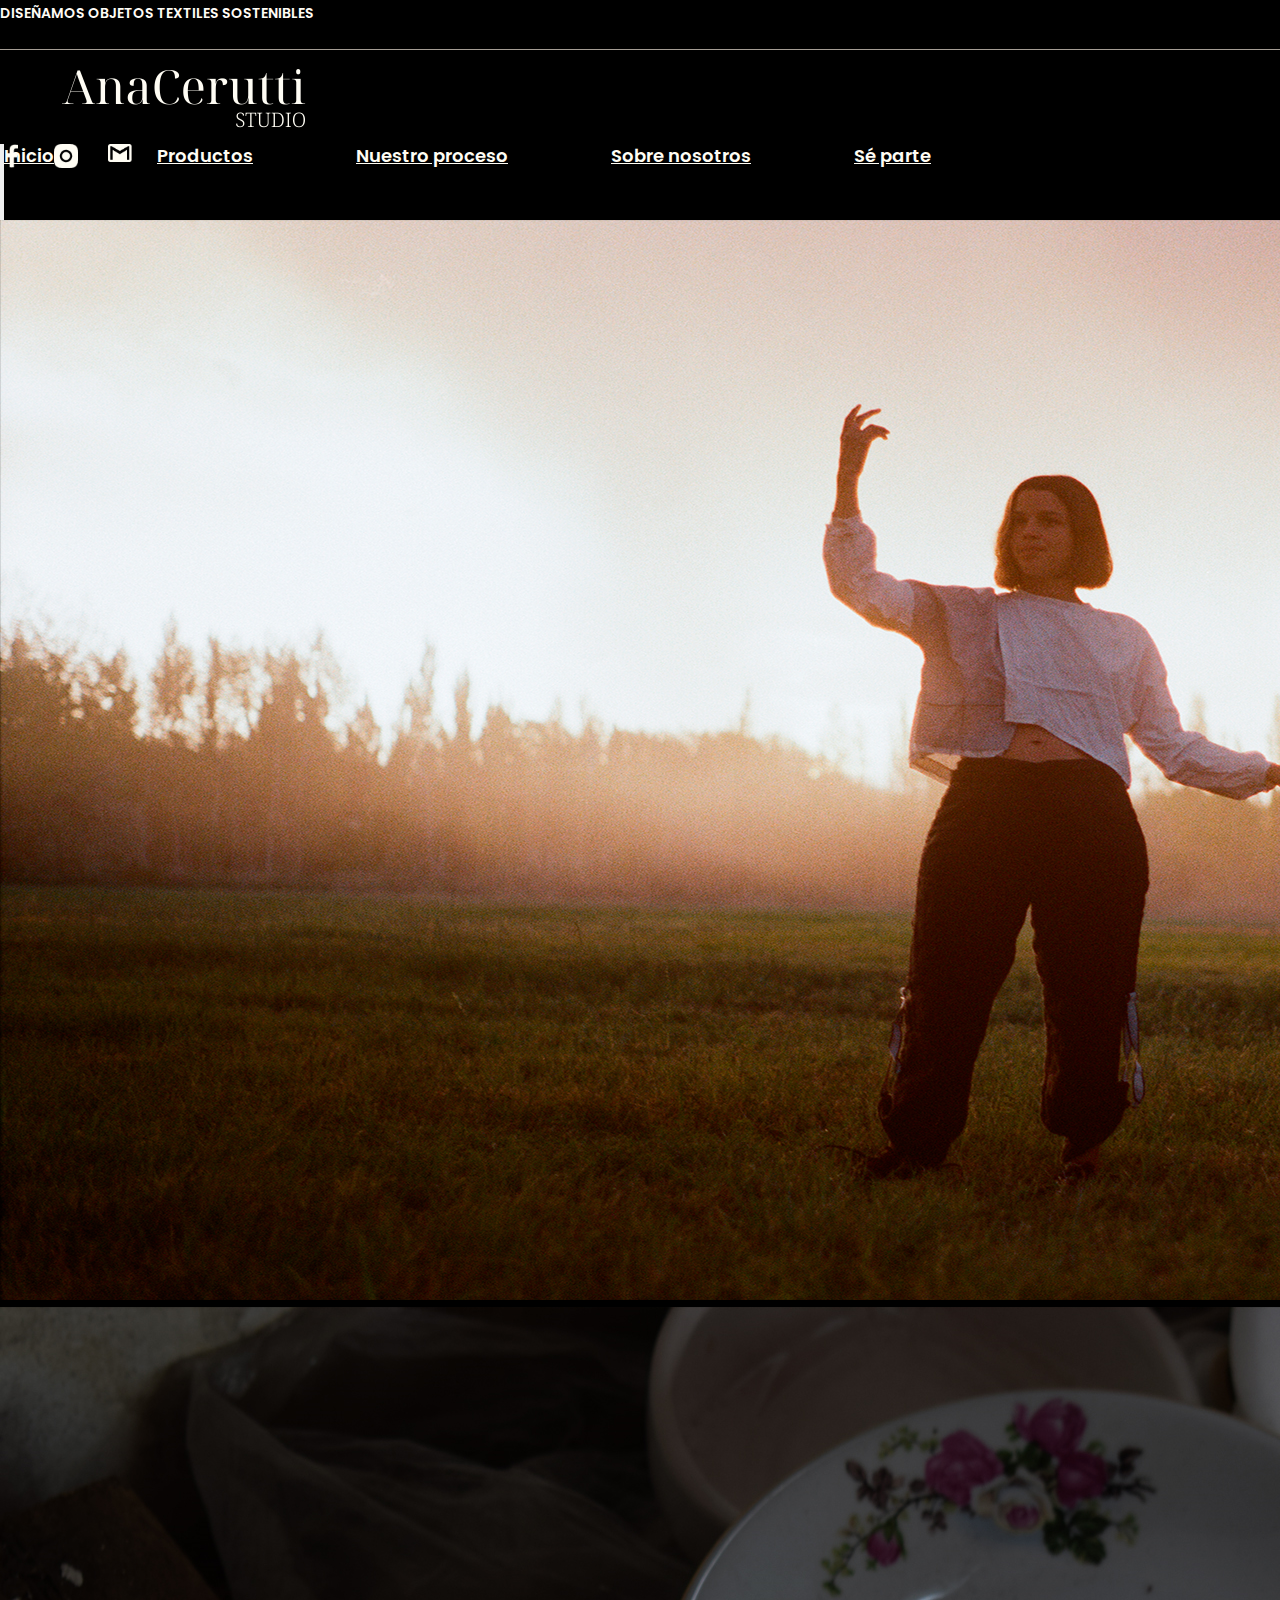
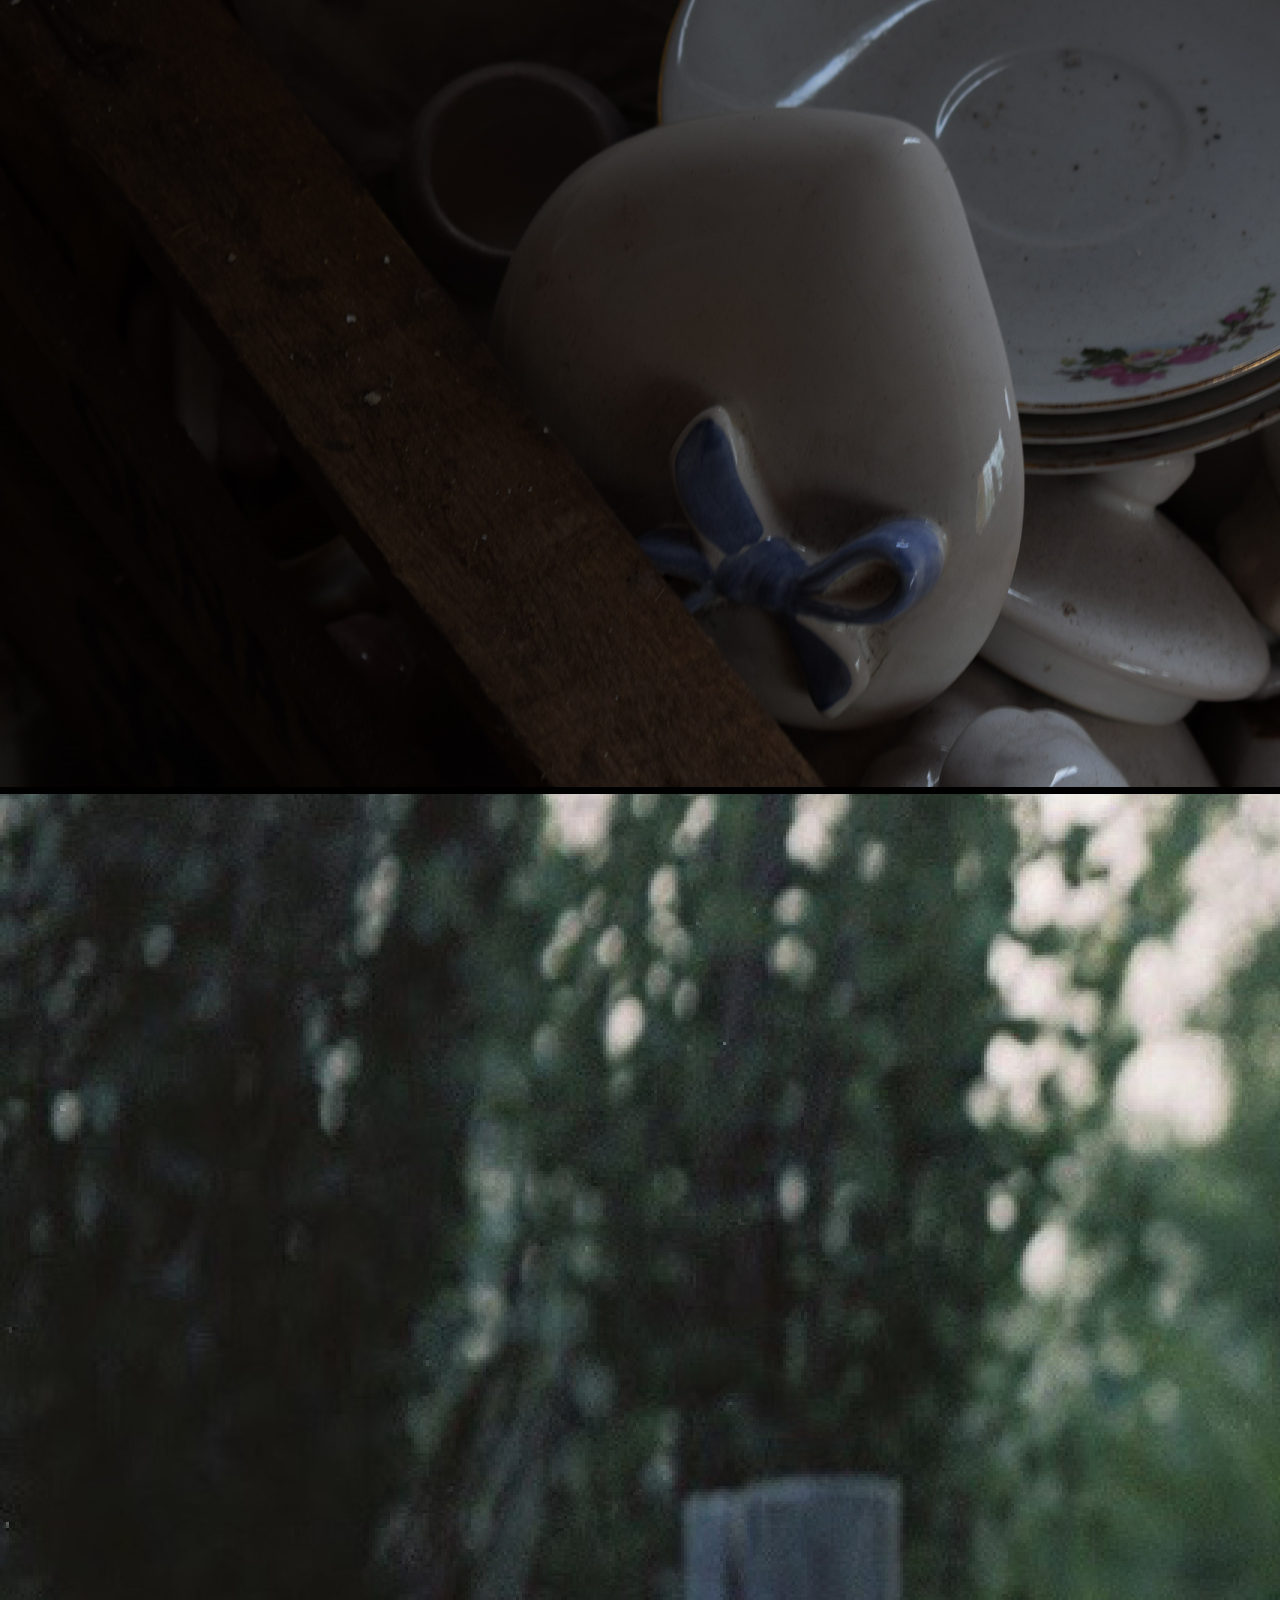
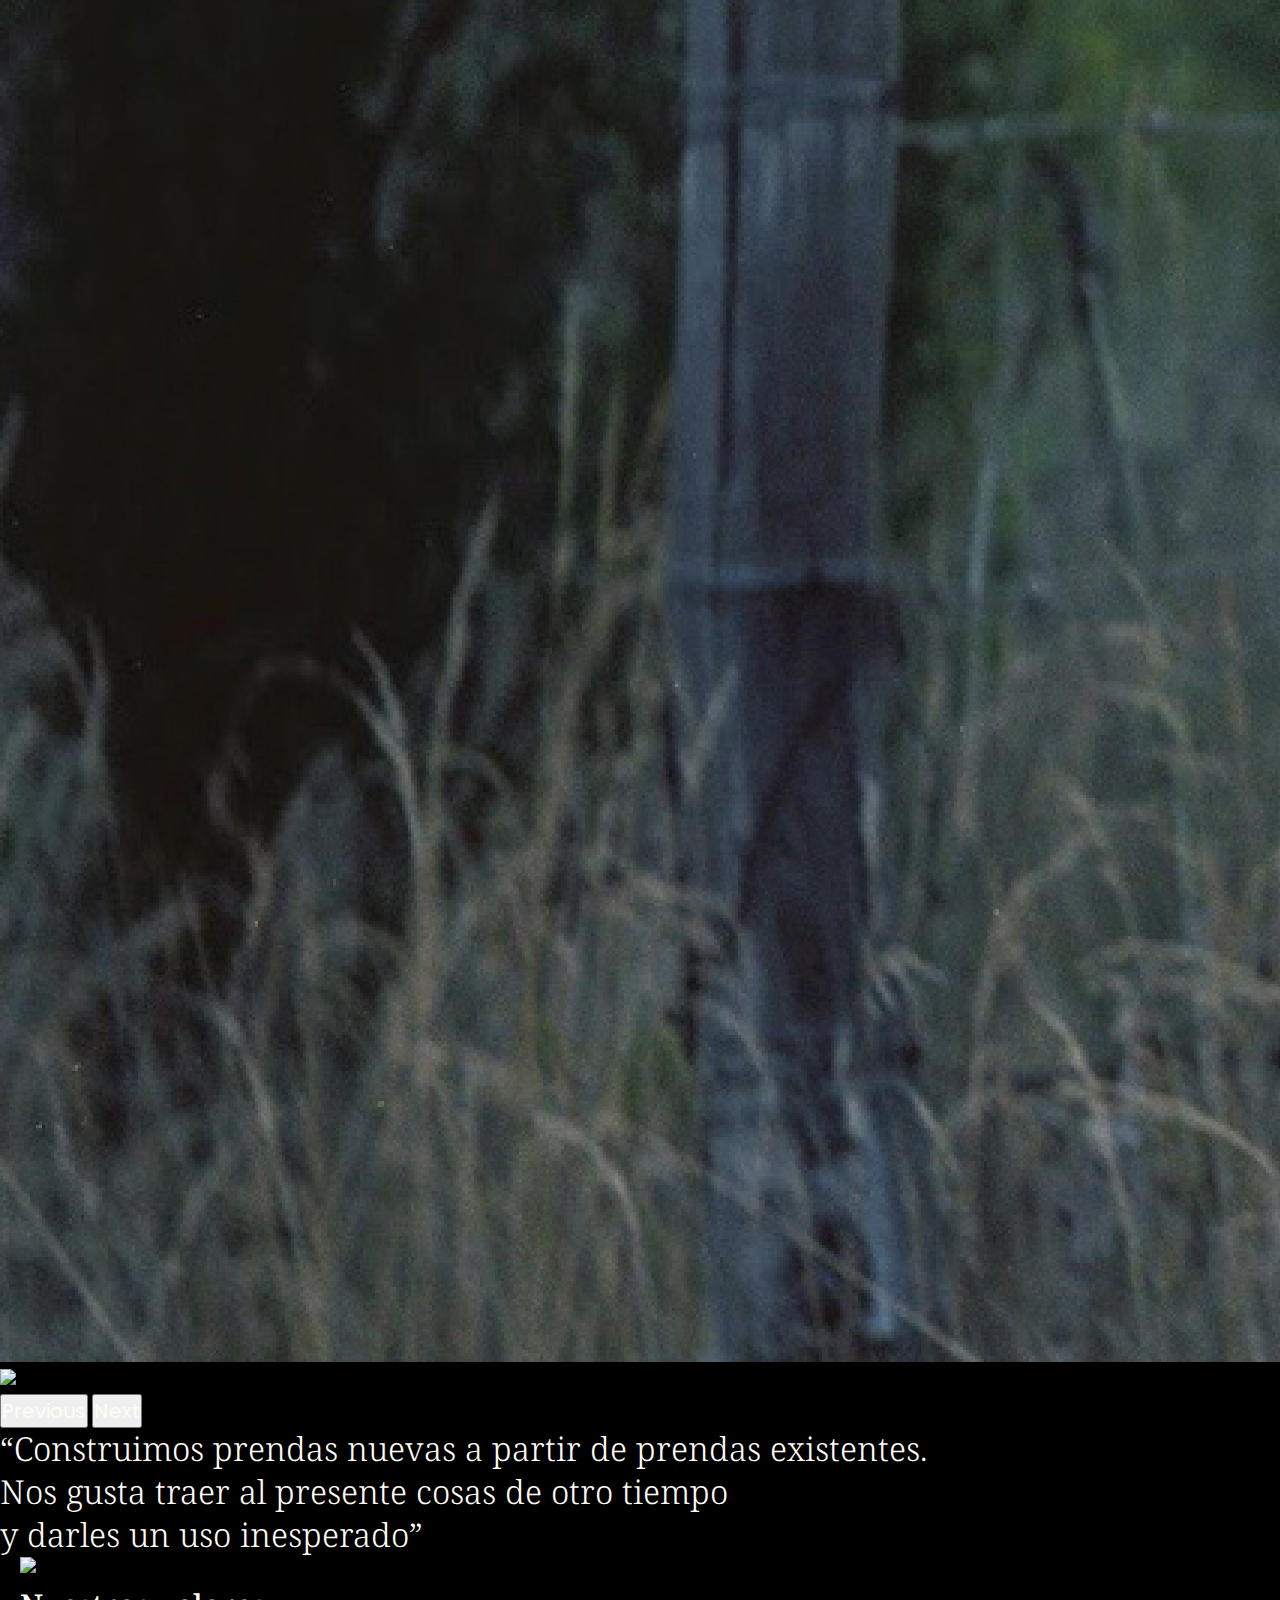
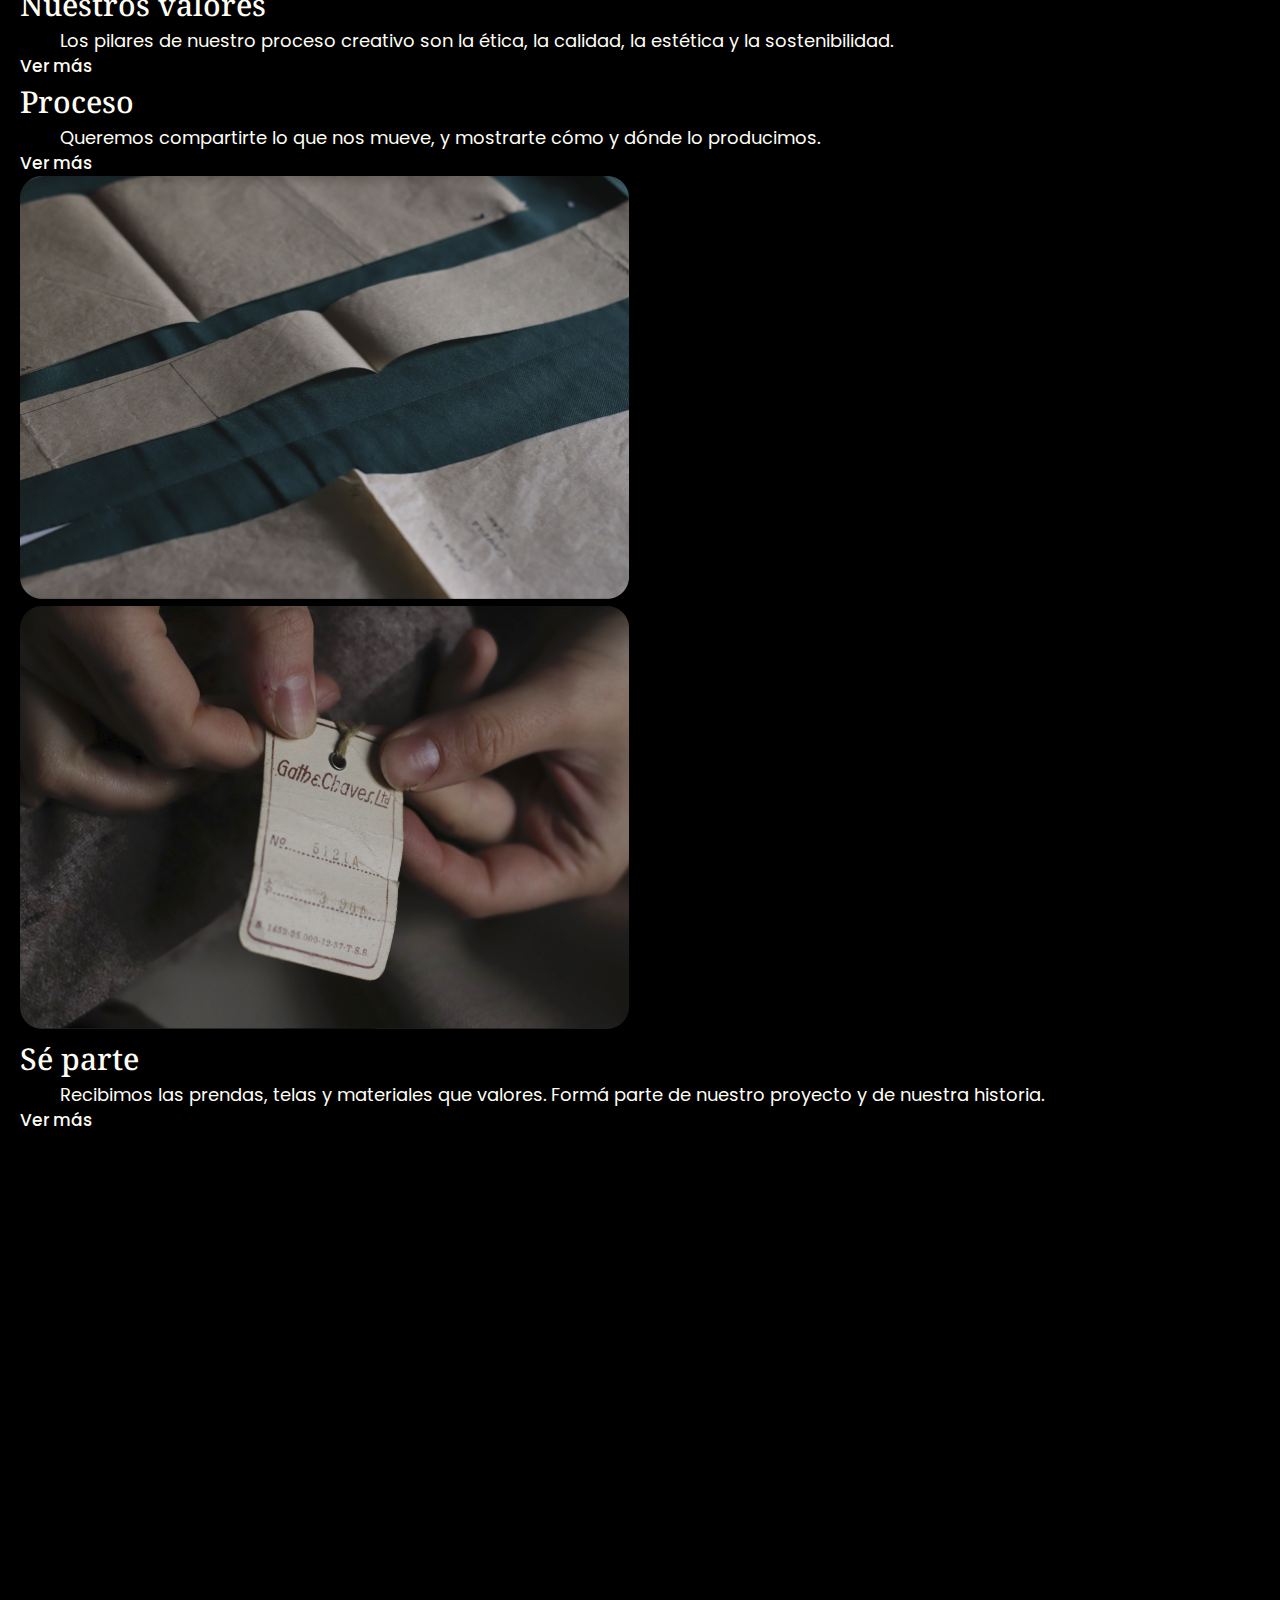
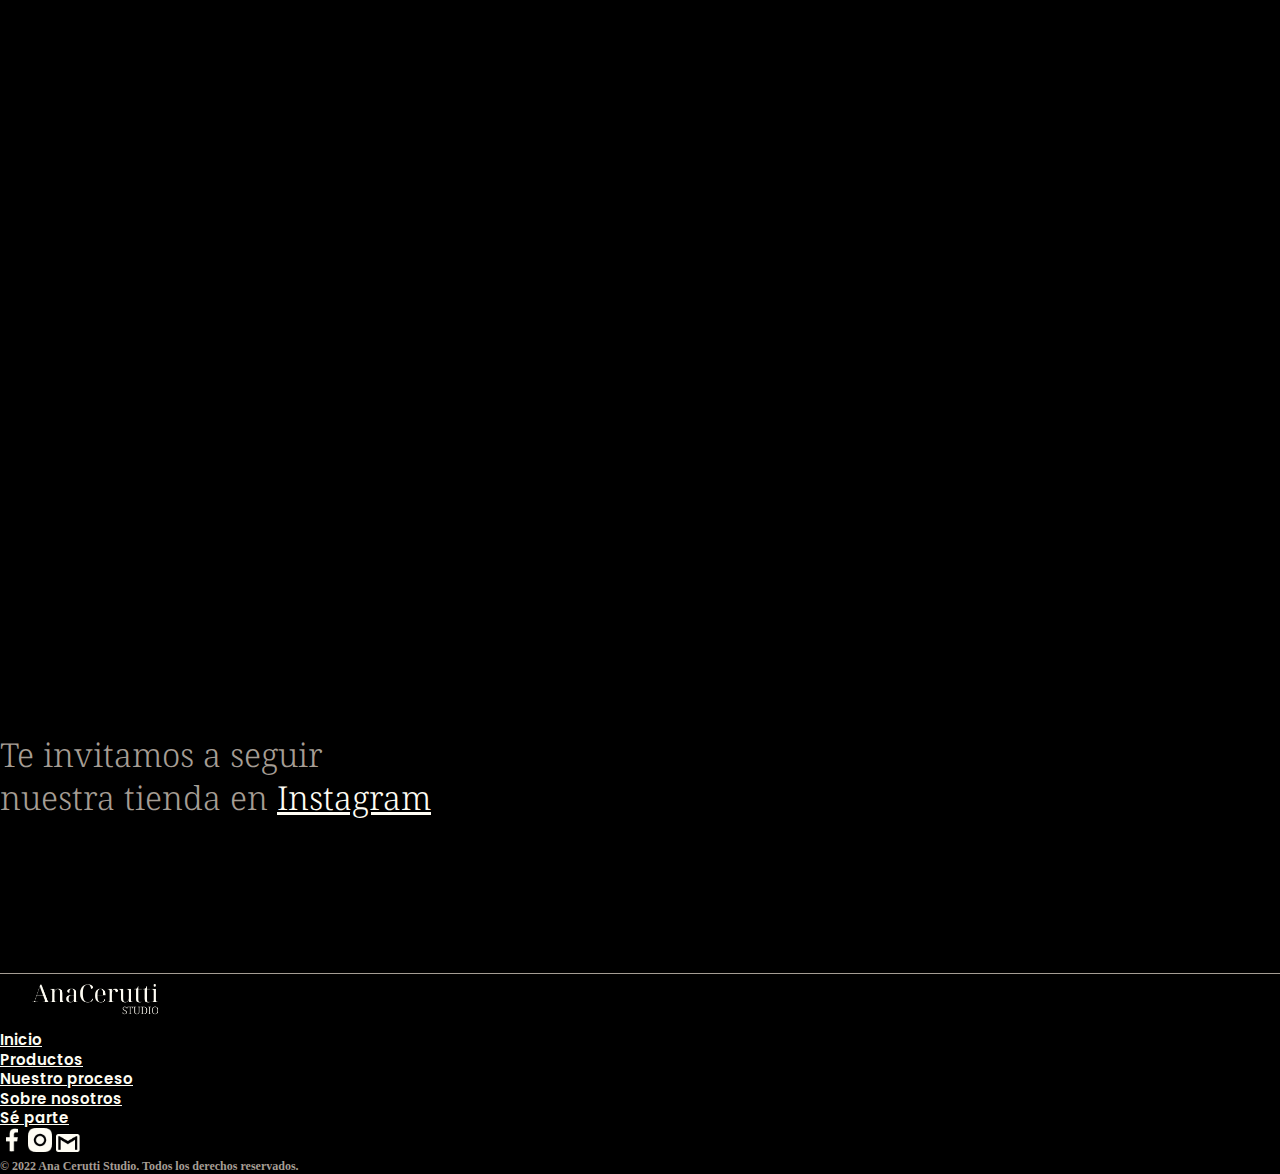
==== commit e07f4e77: "EntregaFinal" ====
--- a/index.html
+++ b/index.html
@@ -27,13 +27,13 @@
         <!-- NavBar 1 -->
         <nav class="navbar row pt-5 pb-5 navResponsiveHeader">
             <div class="container-fluid justify-content-center paddNavbar">
-                <a href="#" class="navbar-brand textLogo">Ana Cerutti <span>STUDIO</span></a>
+                <a href="#" class="navbar-brand textLogo"><img src="../img/logo-main.png" alt="logo" class="imgResponsive"></a>
             </div>
             <div class="d-flex align-items-center justify-content-end socialGap">
                 <a href="#"><img src="./img/fb-icon.png" alt="fb-icon" class="socialSize imgResponsive"></a>
                 <a href="https://www.instagram.com/anacerutti_studio/" target="_blank"
                 rel="noopener noreferrer nofollow"><img src="./img/ig-icon.png" alt="ig-icon" class="socialSize imgResponsive"></a>
-                <a href="#"><img src="./img/gm-icon.png" alt="gm-icon" class="socialSizeGm imgResponsive"></a>
+                <a href="mailto:anacerutti10@gmail.com"><img src="./img/gm-icon.png" alt="gm-icon" class="socialSizeGm imgResponsive"></a>
             </div>
         </nav>
         <!-- NavBar 2 -->
@@ -105,7 +105,7 @@
         <main class="row gap-5 pt-5 pb-5">
             <section class="row sectionHome">
                 <div class="container col-5 d-flex flex-column justify-content-center align-items-center">
-                    <img src="./img/square-home-01.png" alt="nuestro valores" class="imgResponsive">
+                    <img src="./img/square-home-01.png" alt="nuestro valores" class="imgResponsive ps-3">
                 </div>
                 <div class="container col-5 d-flex flex-column justify-content-center align-items-center">
                     <h3>Nuestros valores</h3>
@@ -127,10 +127,10 @@
             </section>
             <section class="row sectionHome">
                 <div class="container col-5 d-flex flex-column justify-content-center align-items-center">
-                    <img src="./img/square-home-03.png" alt="nuestro valores" class="imgResponsive">
+                    <img src="./img/square-home-03.png" alt="nuestro valores" class="imgResponsive ps-3">
                 </div>
                 <div class="container col-5 d-flex flex-column justify-content-center align-items-center">
-                    <h3>Donaciones</h3>
+                    <h3>Sé parte</h3>
                     <p class="text-center">Recibimos las prendas, telas y materiales que valores. Formá parte de nuestro
                         proyecto y de nuestra historia.</p>
                     <a href="./pages/se-parte.html">Ver más</a>
@@ -138,12 +138,12 @@
             </section>
         </main>
         <!-- VIDEO -->
-        <div class="col-12 d-flex justify-content-center">
+        <div class="col-12 d-flex justify-content-center iframeHome">
             <iframe src="https://player.vimeo.com/video/725308831?h=b065bd68ab&title=0&byline=0&portrait=0" width="1440"
                 height="810" frameborder="0" allow="autoplay; fullscreen; picture-in-picture" allowfullscreen class="imgResponsive"></iframe>
         </div>
         <!-- ARTICLE TEXT INSTAGRAM -->
-        <article class="row pt-5 pb-5">
+        <article class="row pt-5 pb-5 articleTextHome">
             <div class="container col-10 text-center">
                 <h2>Te invitamos a seguir
                     <br>nuestra tienda en <a href="https://www.instagram.com/anacerutti_studio/" target="_blank"
@@ -156,7 +156,7 @@
             <div class="col-10 container borderBottom"></div>
             <div class="row container justify-content-center pt-5 divFooterResponsive">
                 <div class="col-2 divLogoFooter">
-                    <img src="./img/logo.png" class="logoFooter imgResponsive">
+                    <img src="../img/logo-main.png" class="logoFooter imgResponsive">
                 </div>
                 <div class="col-6 linksFooter">
                     <ul class="d-flex pt-2 ulFooterResponsive">
@@ -181,7 +181,7 @@
                     <a href="#"><img src="./img/fb-icon.png" alt="fb-icon" class="socialSize footerRRSS"></a>
                     <a href="https://www.instagram.com/anacerutti_studio/" target="_blank"
                     rel="noopener noreferrer nofollow"><img src="./img/ig-icon.png" alt="ig-icon" class="socialSize footerRRSS"></a>
-                    <a href="#"><img src="./img/gm-icon.png" alt="gm-icon" class="socialSizeGm footerRRSS"></a>
+                    <a href="mailto:anacerutti10@gmail.com"><img src="./img/gm-icon.png" alt="gm-icon" class="socialSizeGm footerRRSS"></a>
                 </div>
             </div>
             <div class="row container text-center pt-5 textEnd">
--- a/css/style.css
+++ b/css/style.css
@@ -22,7 +22,7 @@
 
 /* HEADER */
 header div {
-    border-bottom: 1px solid white;
+    border-bottom: 1px solid #A59D94;
     height: 49px;
 }
 
@@ -46,6 +46,11 @@
     color: var(--bone-white);
 }
 
+nav div .textLogo img {
+    width: 374px;
+    height: 94px;
+}
+
 nav div .textLogo:hover, .textLogo:link, 
         .textLogo:visited, .textLogo:focus,
         .textLogo:active {
@@ -161,7 +166,15 @@
     color: var(--bone-white);
 }
 
+.iframeHome {
+    margin: 15% 0px;
+}
+
 /* ARTICLE TEXT INSTAGRAM */
+.articleTextHome {
+    margin-bottom: 12%;
+}
+
 article h2 {
     font-family: 'Noto Serif', serif;
     font-style: normal;
@@ -177,8 +190,12 @@
 }
 
 .logoFooter {
-    width: 134px;
-    height: 34px;
+    width: 194px;
+    height: 49px;
+}
+
+.divFooterResponsive {
+    align-items: baseline;
 }
 
 .linksFooter ul {
@@ -212,7 +229,7 @@
 }
 
 .sectionProductos img {
-    width: 1240px;
+    width: 1200px;
     height: 506px;
 }
 
@@ -286,6 +303,11 @@
 .imagenCatalogo img {
     width: 333px;
     height: 334.1px;
+    border-radius: 22px;
+}
+
+.imagenCatalogo p {
+    padding-top: 40px;
 }
 
 .gridCatalogo {
@@ -293,10 +315,19 @@
     grid-template-columns: 28% 28% 28%;
     grid-template-rows: 25% 25% 25% 25%;
     justify-content: center;
-    margin-bottom: 139px;
+    margin-bottom: 400px;
+    gap: 3%;
 }
 
 /* SOBRE NOSOTROS */
+.sectionNosotros div {
+    padding-left: 30px;
+}
+
+.divSectionNosotrosResponsive div {
+    padding-bottom: 120px;
+}
+
 .sectionNosotros img {
     width: 510px;
     height: 688px;
@@ -310,6 +341,7 @@
     font-size: 30px;
     line-height: 150%;
     color: var(--bone-white);
+    padding-bottom: 28px;
 }
 
 .sectionNosotros p {
@@ -318,8 +350,9 @@
     font-weight: 400;
     font-size: 18px;
     line-height: 150%;
-    text-align: justify;
-    color: var(--bone-white);
+    text-align: left;
+    color: var(--bone-white);
+
 }
 
 .articleNosotros div h4 {
@@ -369,7 +402,9 @@
 
 /* SOBRE NOSOTROS> CARRUSEL FINAL */
 .carruselFinal {
-    width: 1250px;
+    width: 1280px;
+    padding-top: 70px;
+    padding-bottom: 100px;
 }
 
 .carruselFinal img {
@@ -397,10 +432,14 @@
     margin-bottom: 71px;
 }
 
+.articleSeParte .pTitutlo {
+    font-weight: 500;
+}
+
 .articleSeParte p, span {
     font-family: 'Poppins', sans-serif;
     font-style: normal;
-    font-weight: 500;
+    font-weight: 400;
     font-size: 20px;
     line-height: 150%;
     color: var(--bone-white);
@@ -409,7 +448,8 @@
 }
 
 .sectionSeParteProyecto {
-    margin-top: 197px;
+    margin-top: 150px;
+    margin-bottom: 150px;
 }
 
 .sectionSeParteProyecto h2 {
@@ -419,6 +459,7 @@
     font-size: 30px;
     line-height: 150%;
     color: var(--bone-white);
+    padding-bottom: 43px;
 }
 
 .sectionSeParteProyecto img {
@@ -433,6 +474,7 @@
     font-size: 20px;
     line-height: 150%;
     color: var(--bone-white);
+    padding-top: 43px;
 }
 
 /* ESTERNO */
@@ -461,6 +503,8 @@
     grid-template-columns: 33% 33% 33%;
     grid-template-rows: 50% 50%;
     padding-top: 67px;
+    gap: 30px;
+    padding-bottom: 100px;
 }
 
 .esternoGrid img {
@@ -475,6 +519,7 @@
     font-size: 20px;
     line-height: 130%;
     color: var(--bone-white);
+    padding-top: 30px;
 }
 
 /* PENUMBRA */
@@ -503,7 +548,8 @@
     grid-template-columns: 33% 33% 33%;
     grid-template-rows: 33% 33% 33%;
     padding-top: 67px;
-    row-gap: 40px;
+    gap: 3%;
+    padding-bottom: 200px;
 }
 
 .penumbraGrid img {
@@ -518,6 +564,7 @@
     font-size: 20px;
     line-height: 130%;
     color: var(--bone-white);
+    padding-top: 30px;
 }
 
 .textoPenumbra {
@@ -560,6 +607,11 @@
     grid-template-rows: 100%;
     padding-top: 67px;
     padding-bottom: 186px;
+    gap: 3%;
+}
+
+.dentroGrid p {
+    padding-top: 30px;
 }
 
 .dentroGrid img {
@@ -633,7 +685,7 @@
 }
 
 .botonComprarIg {
-    margin-top: 31px;
+    margin-top: 40px;
 }
 
 .terceraColumnaGrid a {
@@ -658,6 +710,7 @@
 .gridPagoEnvio {
     display: grid;
     grid-template-columns: 50% 50%;
+    margin-bottom: 40px;
 }
 
 .mediosEnvio, .metodosPago {
@@ -679,6 +732,7 @@
     font-weight: 500;
     font-size: 24px;
     line-height: 130%;
+    padding-top: 20px;
 }
 
 .mediosEnvio p, .metodosPago p {
@@ -769,6 +823,16 @@
         grid-template-columns: 50% 50%;
         grid-template-rows: 33% 33% 33%;
         padding-top: 47px;
+        gap: 80px;
+    }
+
+    .esternoGrid img {
+        width: 269px;
+        height: 374px;
+    }
+
+    .esternoGrid p {
+        font-size: 15px;
     }
 
     /* Penumbra */
@@ -965,6 +1029,7 @@
 
     .sectionProceso p {
         font-size: 16.5px;
+        padding: 20px 0px;
     }
 
     .paddingTituloCatalogo p {
